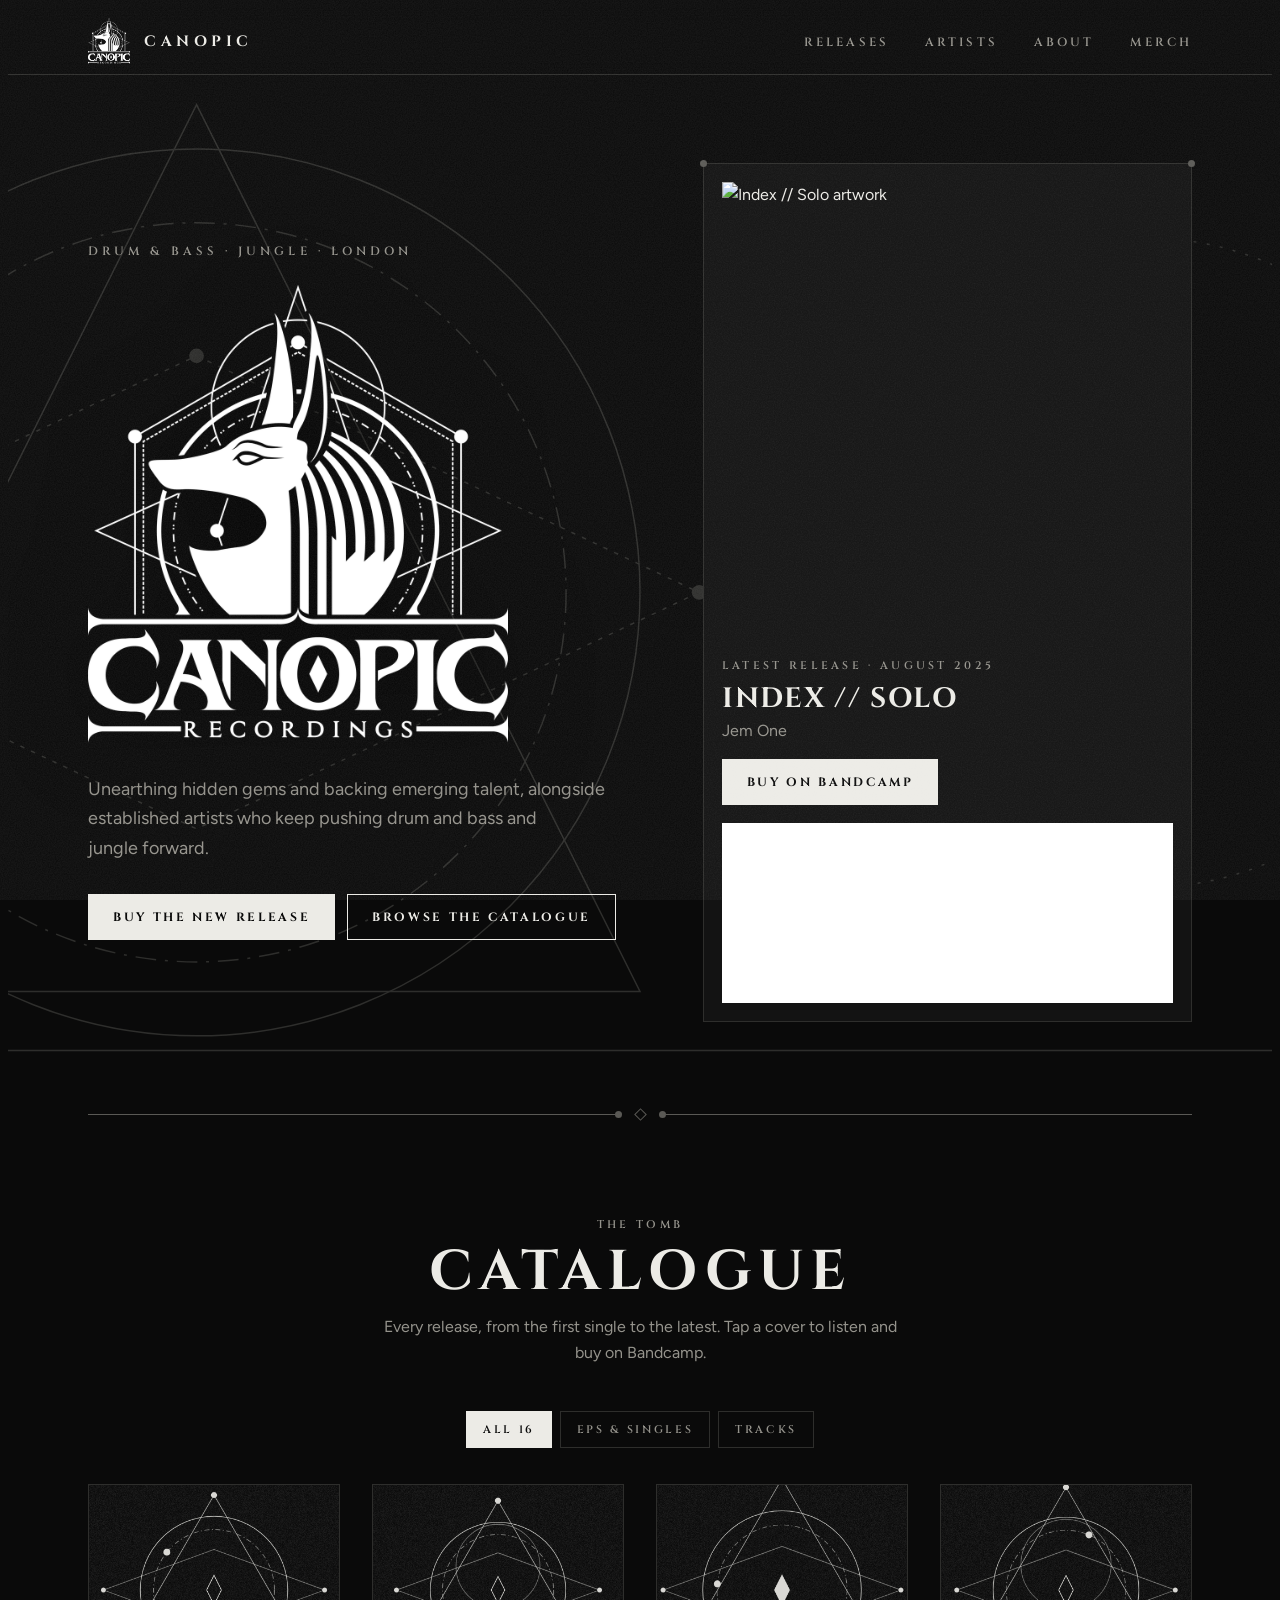
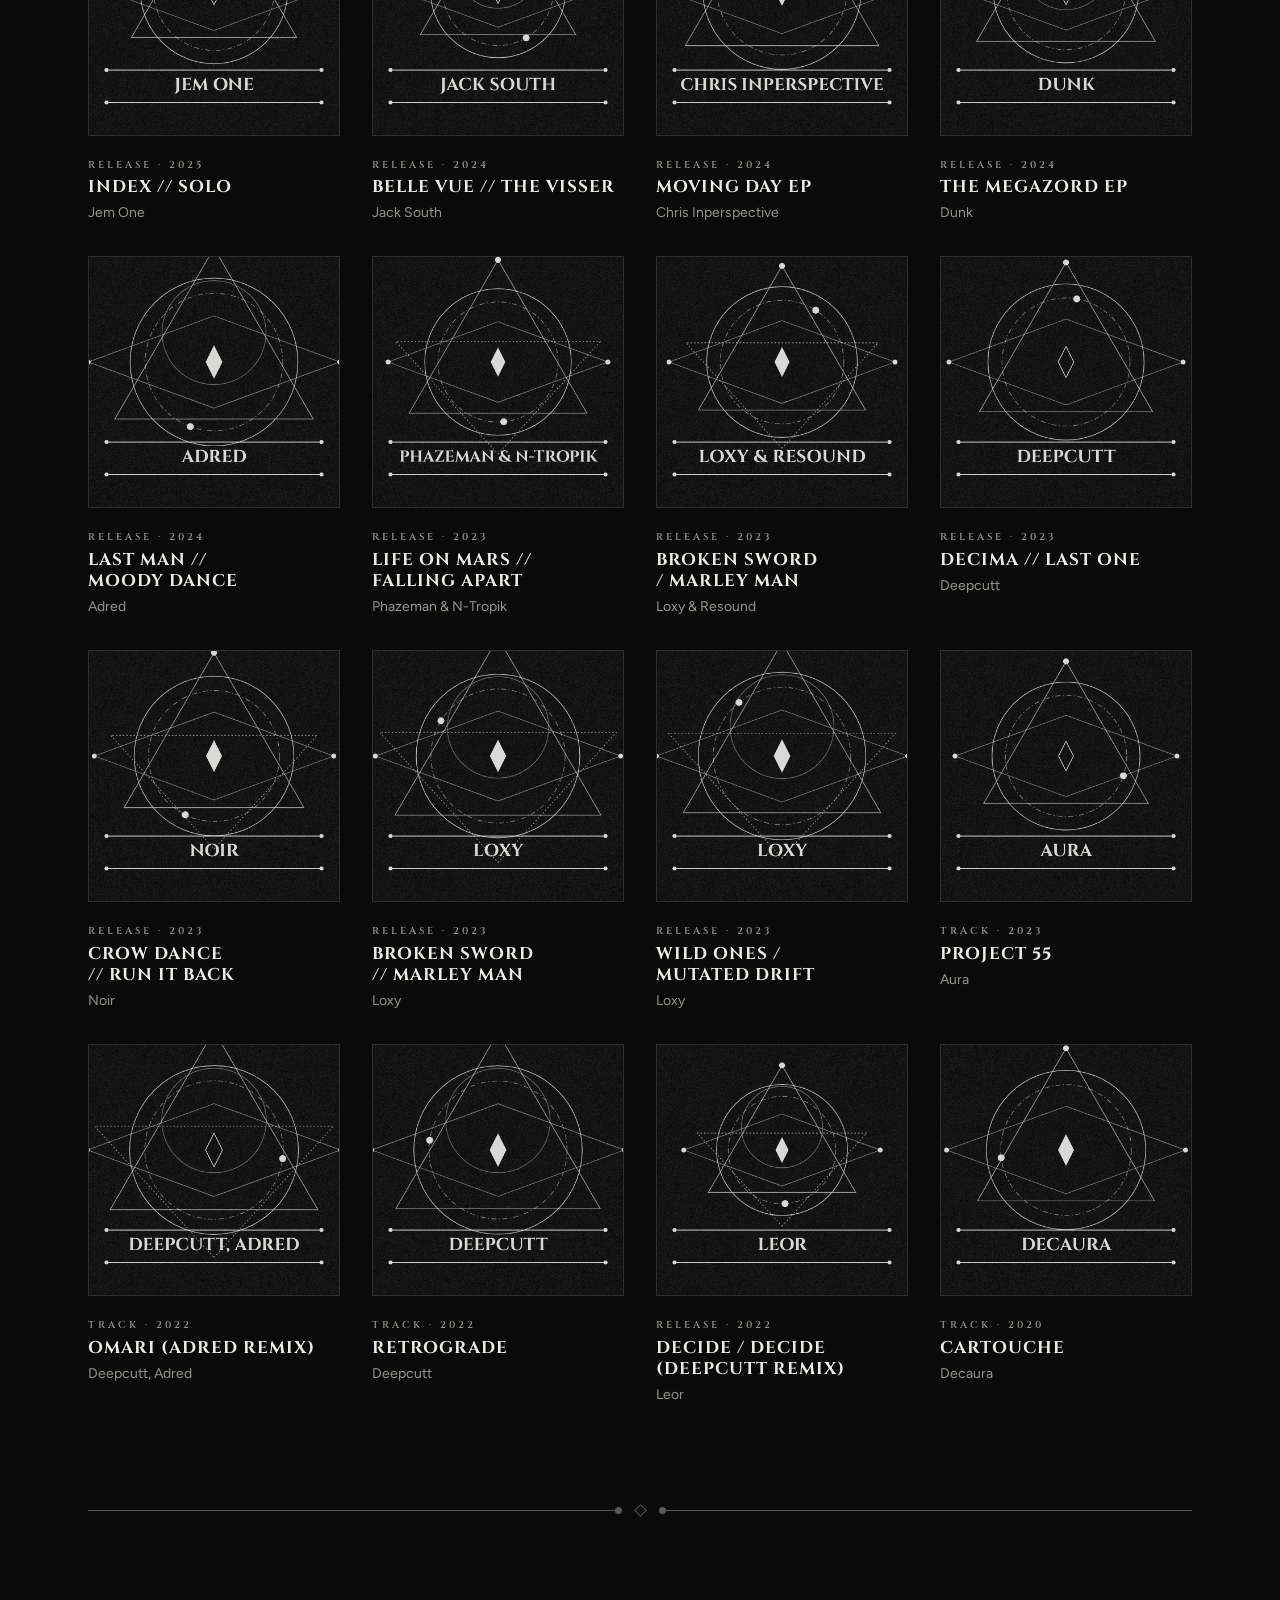
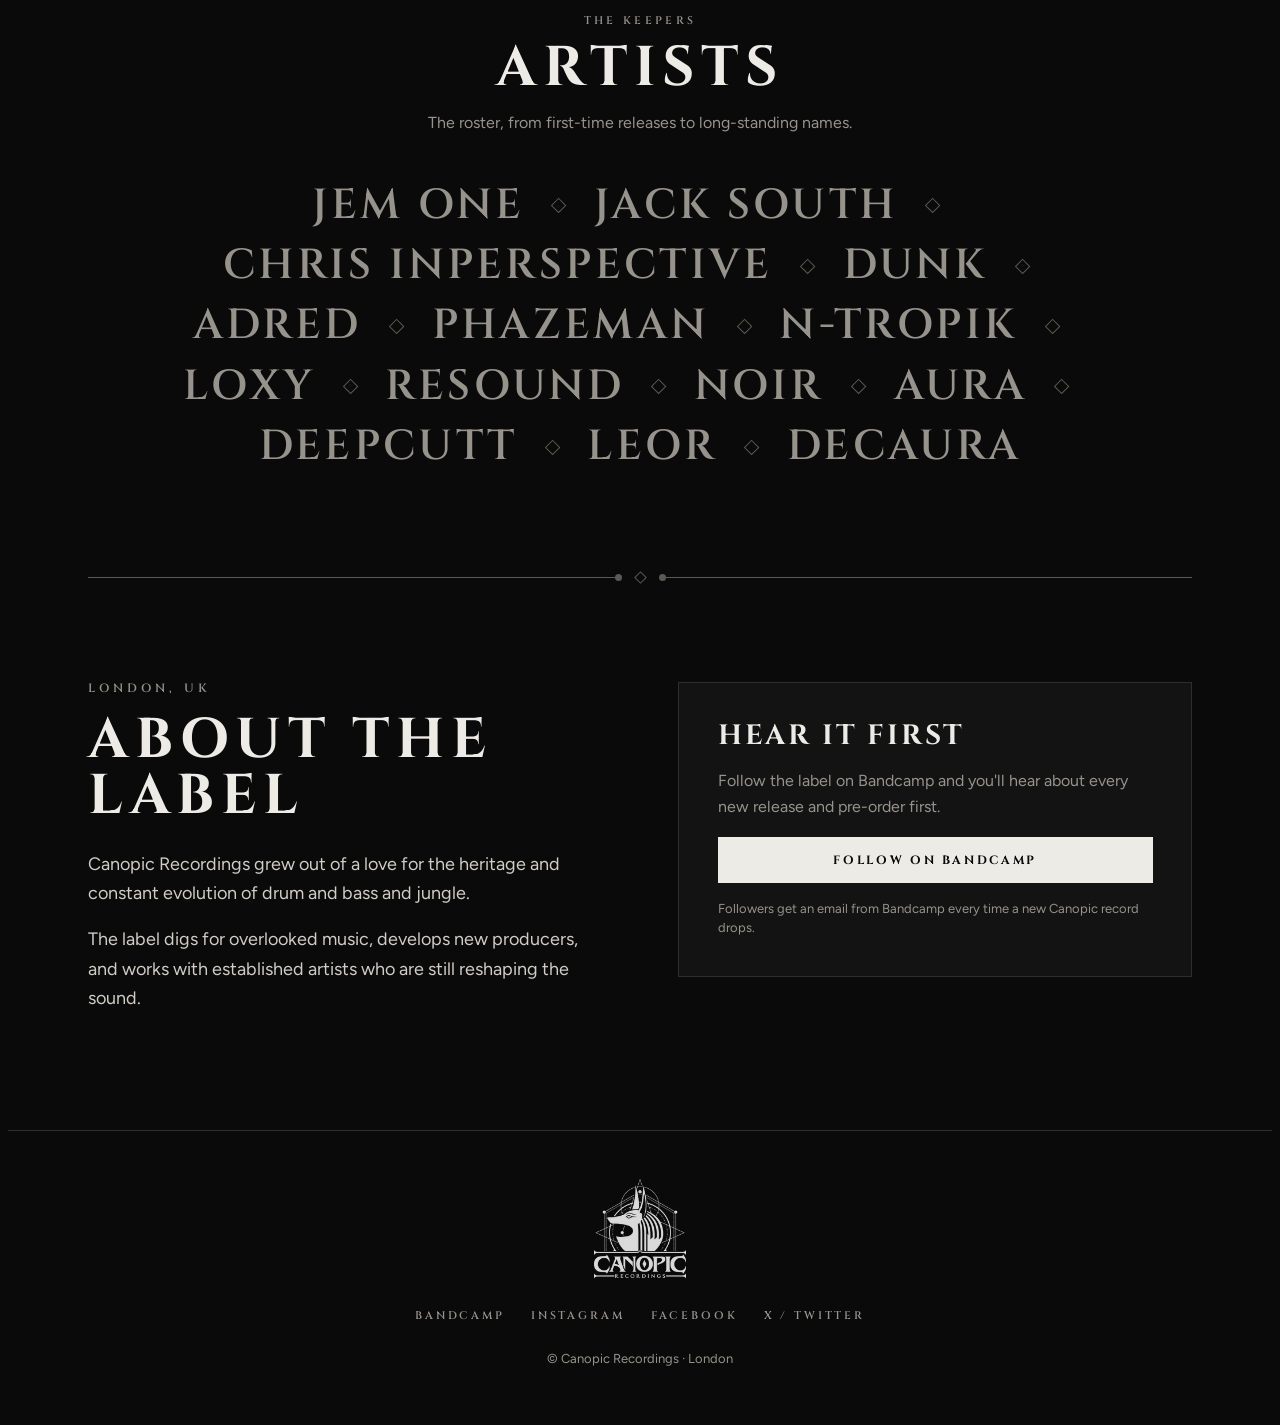
==== index.html @ 8595e97d "Launch Canopic Recordings site Black-and-white design built around the Anubis logo: latest release w" ====
<!doctype html>
<html lang="en-GB">
<head>
<meta charset="utf-8">
<meta name="viewport" content="width=device-width, initial-scale=1, viewport-fit=cover">
<title>Canopic Recordings</title>
<meta name="description" content="Canopic Recordings: drum and bass and jungle label from London. Latest releases, artists and the Bandcamp shop.">
<meta property="og:title" content="Canopic Recordings">
<meta property="og:description" content="Drum and bass and jungle from London. New releases on Bandcamp.">
<meta property="og:image" content="https://canopicrecordings.com/assets/share.jpg">
<meta property="og:url" content="https://canopicrecordings.com/">
<meta property="og:type" content="website">
<meta name="twitter:card" content="summary_large_image">
<meta name="theme-color" content="#0a0a0a">
<link rel="icon" type="image/png" href="/assets/favicon.png">
<link rel="apple-touch-icon" href="/assets/apple-touch-icon.png">
<link rel="preconnect" href="https://fonts.googleapis.com">
<link rel="preconnect" href="https://fonts.gstatic.com" crossorigin>
<link rel="stylesheet" href="https://fonts.googleapis.com/css2?family=Cinzel:wght@400;600;700;800&family=Figtree:wght@400;500;600&display=swap">
<style>
/* Layout: the label's own sleeve. Black stone ground with grain, bone-white type, thin sacred-geometry linework from the logo (circles, triangles, dotted orbits, dot nodes), Cinzel capitals echoing RECORDINGS. Monochrome by design. */
:root {
  color-scheme: dark;
  --ink: #0a0a0a;
  --stone: #131313;
  --line: #2e2e2c;
  --line-hi: #5a5955;
  --bone: #ecebe6;
  --ash: #95938c;
  --display: "Cinzel", "Trajan Pro", "Times New Roman", serif;
  --body: "Figtree", "Helvetica Neue", Arial, sans-serif;
  --gutter: clamp(16px, 4vw, 48px);
  --grain: url("data:image/svg+xml;utf8,<svg xmlns='http://www.w3.org/2000/svg' width='220' height='220'><filter id='n'><feTurbulence type='fractalNoise' baseFrequency='.85' numOctaves='3' stitchTiles='stitch'/><feColorMatrix values='0 0 0 0 1  0 0 0 0 1  0 0 0 0 1  0 0 0 .07 0'/></filter><rect width='100%' height='100%' filter='url(%23n)'/></svg>");
}
* { box-sizing: border-box; }
body { background: var(--ink); color: var(--bone); font: 400 16px/1.65 var(--body); }
body::before { content: ""; position: fixed; inset: 0; background-image: var(--grain); pointer-events: none; z-index: 50; mix-blend-mode: screen; }
a { color: inherit; }
a:focus-visible, button:focus-visible, input:focus-visible { outline: 1px solid var(--bone); outline-offset: 4px; }
.wrap { max-width: 1200px; margin: 0 auto; padding-inline: var(--gutter); }
.caps { font-family: var(--display); text-transform: uppercase; letter-spacing: .32em; }

/* concept ribbon */

/* nav */
header.top { position: sticky; top: env(safe-area-inset-top, 0px); z-index: 10; background: rgba(10,10,10,.9); backdrop-filter: blur(8px); border-bottom: 1px solid var(--line); }
header.top .wrap { display: flex; align-items: center; justify-content: space-between; gap: 16px; padding-block: 10px; flex-wrap: wrap; }
.logo { display: flex; align-items: center; gap: 14px; text-decoration: none; }
.logo img { height: 46px; width: auto; }
.logo span { font: 700 15px/1 var(--display); letter-spacing: .3em; }
nav ul { display: flex; gap: clamp(16px, 3vw, 36px); list-style: none; margin: 0; padding: 0; flex-wrap: wrap; }
nav a { font: 600 12px/1 var(--display); letter-spacing: .26em; text-transform: uppercase; text-decoration: none; color: var(--ash); }
nav a:hover { color: var(--bone); }

/* divider: the banner rule from the logo, nodes at the ends, a diamond at the centre */
.rule { display: flex; align-items: center; gap: 0; color: var(--line-hi); }
.rule::before, .rule::after { content: ""; flex: 1; height: 1px; background: currentColor; }
.rule i { width: 9px; height: 9px; border: 1px solid currentColor; transform: rotate(45deg); margin: 0 14px; flex: none; }
.rule b { width: 7px; height: 7px; border-radius: 50%; background: currentColor; flex: none; }

/* hero */
.hero { position: relative; overflow: hidden; padding-block: clamp(40px, 7vw, 88px); }
.hero .geo { position: absolute; inset: 0; width: 100%; height: 100%; color: var(--line); pointer-events: none; }
.hero-grid { position: relative; display: grid; grid-template-columns: minmax(0, 1.1fr) minmax(0, 1fr); gap: clamp(32px, 6vw, 80px); align-items: center; }
.hero-logo { width: min(100%, 420px); height: auto; display: block; filter: drop-shadow(0 0 40px rgba(0,0,0,.9)); }
.eyebrow { font: 600 12px/1 var(--display); letter-spacing: .34em; text-transform: uppercase; color: var(--ash); margin: 0 0 28px; }
.lede { max-width: 50ch; color: var(--ash); font-size: 18px; margin: 32px 0 0; text-wrap: pretty; }
.cta-row { display: flex; flex-wrap: wrap; gap: 12px; margin-top: 30px; }
.btn { display: inline-flex; align-items: center; justify-content: center; gap: 10px; font: 700 12px/1 var(--display); letter-spacing: .22em; text-transform: uppercase; padding: 16px 24px; text-decoration: none; border: 1px solid var(--bone); cursor: pointer; transition: background .2s, color .2s; }
.btn.solid { background: var(--bone); color: var(--ink); }
.btn.solid:hover { background: transparent; color: var(--bone); }
.btn.ghost { background: transparent; color: var(--bone); }
.btn.ghost:hover { background: var(--bone); color: var(--ink); }

/* featured release */
.feature { position: relative; background: var(--stone); border: 1px solid var(--line); padding: 18px; display: grid; gap: 18px; }
.feature::before, .feature::after { content: ""; position: absolute; width: 7px; height: 7px; border-radius: 50%; background: var(--line-hi); top: -4px; }
.feature::before { left: -4px; } .feature::after { right: -4px; }
.feature-art { width: 100%; height: auto; aspect-ratio: 1; object-fit: cover; display: block; max-width: 100%; }
.bc-player { border: 0; width: 100%; height: 180px; display: block; }
.feature-meta { display: flex; justify-content: space-between; align-items: end; gap: 14px; flex-wrap: wrap; }
.feature-meta h2 { margin: 6px 0 0; font: 700 28px/1.1 var(--display); letter-spacing: .06em; text-transform: uppercase; }
.feature-meta p { margin: 4px 0 0; color: var(--ash); }
.tag { font: 600 11px/1 var(--display); letter-spacing: .3em; text-transform: uppercase; color: var(--ash); }
.note { font: 400 13px/1.5 var(--body); color: var(--ash); margin: 0; }

/* sections */
section.block { padding-block: clamp(56px, 8vw, 100px); }
.sec-head { display: grid; justify-items: center; text-align: center; gap: 14px; margin-bottom: 44px; }
.sec-head h2 { margin: 0; font: 700 clamp(32px, 5vw, 56px)/1 var(--display); text-transform: uppercase; letter-spacing: .12em; text-wrap: balance; }
.sec-head p { margin: 0; color: var(--ash); max-width: 54ch; }
.sec-head .rule { width: min(100%, 360px); }

/* filters */
.filters { display: flex; gap: 8px; flex-wrap: wrap; justify-content: center; margin-bottom: 36px; }
.chip { font: 600 11px/1 var(--display); letter-spacing: .24em; text-transform: uppercase; padding: 12px 16px; background: transparent; color: var(--ash); border: 1px solid var(--line); cursor: pointer; }
.chip:hover { color: var(--bone); border-color: var(--line-hi); }
.chip[aria-pressed="true"] { color: var(--ink); background: var(--bone); border-color: var(--bone); }

/* release grid */
.grid { display: grid; grid-template-columns: repeat(auto-fill, minmax(min(100%, 220px), 1fr)); gap: clamp(18px, 2.6vw, 32px); }
.rel { display: grid; gap: 14px; text-decoration: none; align-content: start; }
.rel .art { position: relative; aspect-ratio: 1; max-width: 100%; overflow: hidden; background: var(--stone); border: 1px solid var(--line); }
.rel img, .rel canvas { width: 100%; height: 100%; object-fit: cover; display: block; transition: transform .5s ease, filter .5s ease; filter: grayscale(.15) brightness(.92); }
.rel .buy { position: absolute; left: 0; right: 0; bottom: 0; background: var(--bone); color: var(--ink); font: 700 11px/1 var(--display); letter-spacing: .24em; text-transform: uppercase; padding: 12px; text-align: center; transform: translateY(100%); transition: transform .25s ease; }
.rel:hover img, .rel:focus-visible img, .rel:hover canvas, .rel:focus-visible canvas { transform: scale(1.04); filter: none; }
.rel:hover .buy, .rel:focus-visible .buy { transform: none; }
.rel h3 { margin: 0; font: 700 17px/1.25 var(--display); text-transform: uppercase; letter-spacing: .06em; text-wrap: balance; }
.rel p { margin: 4px 0 0; color: var(--ash); font-size: 14px; }
.rel .kind { font: 600 10px/1 var(--display); letter-spacing: .3em; text-transform: uppercase; color: var(--ash); }
@media (hover: none) { .rel .buy { transform: none; } }

/* artists */
.roster { list-style: none; margin: 0 auto; padding: 0; display: flex; flex-wrap: wrap; justify-content: center; align-items: center; gap: 10px 0; max-width: 1000px; }
.roster li { display: flex; align-items: center; font: 600 clamp(22px, 3.6vw, 42px)/1.2 var(--display); text-transform: uppercase; letter-spacing: .08em; }
.roster li:not(:last-child)::after { content: ""; width: .22em; height: .22em; border: 1px solid var(--line-hi); transform: rotate(45deg); margin: 0 .7em; }
.roster a { text-decoration: none; color: var(--ash); transition: color .2s; }
.roster a:hover { color: var(--bone); }

/* about + newsletter */
.two { display: grid; grid-template-columns: minmax(0, 1fr) minmax(0, 1fr); gap: clamp(32px, 6vw, 80px); align-items: start; }
.about-h { margin: 18px 0 26px; font: 700 clamp(32px, 5vw, 56px)/1 var(--display); text-transform: uppercase; letter-spacing: .12em; }
.about p { font-size: 18px; max-width: 56ch; margin: 0 0 16px; color: #cfcdc6; }
.about .place { font: 600 12px/1 var(--display); letter-spacing: .34em; text-transform: uppercase; color: var(--ash); margin: 0; }
.signup { position: relative; border: 1px solid var(--line); background: var(--stone); padding: clamp(24px, 3vw, 40px); display: grid; gap: 16px; }
.signup h3 { margin: 0; font: 700 28px/1.1 var(--display); text-transform: uppercase; letter-spacing: .1em; }
.signup p { margin: 0; color: var(--ash); }
.signup form { display: flex; gap: 8px; flex-wrap: wrap; }
.signup label { flex-basis: 100%; font: 600 11px/1 var(--display); letter-spacing: .26em; text-transform: uppercase; color: var(--ash); }
.signup input { flex: 1 1 200px; min-width: 0; font: 400 16px/1 var(--body); padding: 14px; background: var(--ink); color: var(--bone); border: 1px solid var(--line); }
.signup input::placeholder { color: #5d5c58; }
.ok { color: var(--bone); font-size: 14px; }

/* footer */
footer { padding-block: 48px; color: var(--ash); border-top: 1px solid var(--line); }
footer .wrap { display: grid; justify-items: center; gap: 22px; text-align: center; }
footer img { width: 92px; height: auto; opacity: .85; }
footer ul { display: flex; gap: 26px; list-style: none; margin: 0; padding: 0; flex-wrap: wrap; justify-content: center; }
footer a { text-decoration: none; font: 600 11px/1 var(--display); letter-spacing: .26em; text-transform: uppercase; }
footer a:hover { color: var(--bone); }

@media (max-width: 860px) {
  .hero-grid, .two { grid-template-columns: minmax(0, 1fr); }
  .hero-copy { display: grid; justify-items: center; text-align: center; }
  .hero-logo { width: min(100%, 320px); }
  .cta-row { justify-content: center; }
}
@media (max-width: 520px) { .logo span { display: none; } }
@media (prefers-reduced-motion: reduce) {
    .rel img, .rel canvas, .rel .buy { transition: none; }
}
</style>
</head>
<body>


<header class="top">
  <div class="wrap">
    <a class="logo" href="#top" aria-label="Canopic Recordings home">
      <img src="/assets/logo-white-sm.webp" alt="" width="160" height="174">
      <span>CANOPIC</span>
    </a>
    <nav aria-label="Main">
      <ul>
        <li><a href="#releases">Releases</a></li>
        <li><a href="#artists">Artists</a></li>
        <li><a href="#about">About</a></li>
        <li><a href="https://canopicrecordings.bandcamp.com/merch">Merch</a></li>
      </ul>
    </nav>
  </div>
</header>

<main id="top">
  <section class="hero">
    <svg class="geo" viewBox="0 0 1200 700" preserveAspectRatio="xMidYMid slice" aria-hidden="true">
      <g fill="none" stroke="currentColor" stroke-width="1">
        <circle cx="300" cy="350" r="300"/>
        <circle cx="300" cy="350" r="250" stroke-dasharray="14 6 2 6"/>
        <path d="M300 20 L600 620 L0 620 Z"/>
        <path d="M-40 350 L300 190 L640 350 L300 510 Z" stroke-dasharray="3 5"/>
        <circle cx="940" cy="330" r="220" stroke-dasharray="2 7"/>
        <line x1="0" y1="660" x2="1200" y2="660"/>
      </g>
      <g fill="currentColor"><circle cx="300" cy="190" r="5"/><circle cx="640" cy="350" r="5"/><circle cx="-40" cy="350" r="5"/><circle cx="1160" cy="330" r="4"/></g>
    </svg>
    <div class="wrap hero-grid">
      <div class="hero-copy">
        <p class="eyebrow">Drum &amp; Bass · Jungle · London</p>
        <h1 style="margin:0"><img class="hero-logo" src="/assets/logo-white.webp" alt="Canopic Recordings" width="1000" height="1090"></h1>
        <p class="lede">Unearthing hidden gems and backing emerging talent, alongside established artists who keep pushing drum and bass and jungle forward.</p>
        <div class="cta-row">
          <a class="btn solid" href="https://canopicrecordings.bandcamp.com/album/index-solo">Buy the new release</a>
          <a class="btn ghost" href="#releases">Browse the catalogue</a>
        </div>
      </div>

      <article class="feature" aria-label="Latest release">
        <img class="feature-art" src="https://f4.bcbits.com/img/a2515256519_10.jpg" alt="Index // Solo artwork" width="640" height="640">
        <div class="feature-meta">
          <div>
            <span class="tag">Latest release · August 2025</span>
            <h2>Index // Solo</h2>
            <p>Jem One</p>
          </div>
          <a class="btn solid" href="https://canopicrecordings.bandcamp.com/album/index-solo">Buy on Bandcamp</a>
        </div>
        <iframe class="bc-player" title="Listen to Index // Solo on Bandcamp" src="https://bandcamp.com/EmbeddedPlayer/album=3416940653/size=large/bgcol=131313/linkcol=ecebe6/tracklist=true/artwork=none/transparent=true/" seamless loading="lazy"></iframe>
      </article>
    </div>
  </section>

  <div class="wrap"><div class="rule"><b></b><i></i><b></b></div></div>

  <section class="block" id="releases">
    <div class="wrap">
      <div class="sec-head">
        <span class="tag">The tomb</span>
        <h2>Catalogue</h2>
        <p>Every release, from the first single to the latest. Tap a cover to listen and buy on Bandcamp.</p>
      </div>
      <div class="filters" role="group" aria-label="Filter releases">
        <button class="chip" type="button" data-f="all" aria-pressed="true">All 16</button>
        <button class="chip" type="button" data-f="album" aria-pressed="false">EPs &amp; singles</button>
        <button class="chip" type="button" data-f="track" aria-pressed="false">Tracks</button>
      </div>
      <div class="grid" id="grid"></div>
    </div>
  </section>

  <div class="wrap"><div class="rule"><b></b><i></i><b></b></div></div>

  <section class="block" id="artists">
    <div class="wrap">
      <div class="sec-head">
        <span class="tag">The keepers</span>
        <h2>Artists</h2>
        <p>The roster, from first-time releases to long-standing names.</p>
      </div>
      <ul class="roster" id="roster"></ul>
    </div>
  </section>

  <div class="wrap"><div class="rule"><b></b><i></i><b></b></div></div>

  <section class="block" id="about">
    <div class="wrap two">
      <div class="about">
        <p class="place">London, UK</p>
        <h2 class="about-h">About the label</h2>
        <p>Canopic Recordings grew out of a love for the heritage and constant evolution of drum and bass and jungle.</p>
        <p>The label digs for overlooked music, develops new producers, and works with established artists who are still reshaping the sound.</p>
      </div>
      <div class="signup">
        <h3>Hear it first</h3>
        <p>Follow the label on Bandcamp and you'll hear about every new release and pre-order first.</p>
        <a class="btn solid" href="https://canopicrecordings.bandcamp.com" target="_blank" rel="noopener">Follow on Bandcamp</a>
        <p class="note">Followers get an email from Bandcamp every time a new Canopic record drops.</p>
      </div>
    </div>
  </section>
</main>

<footer>
  <div class="wrap">
    <img src="/assets/logo-white-sm.webp" alt="Canopic Recordings" width="160" height="174">
    <ul>
      <li><a href="https://canopicrecordings.bandcamp.com">Bandcamp</a></li>
      <li><a href="https://www.instagram.com/canopicrecordings/">Instagram</a></li>
      <li><a href="https://www.facebook.com/canopicrecs">Facebook</a></li>
      <li><a href="https://twitter.com/canopicrecs">X / Twitter</a></li>
    </ul>
    <span class="note">© Canopic Recordings · London</span>
  </div>
</footer>

<script>
const LBL = "?label=1527403616&tab=music";
const releases = [
  { t: "Index // Solo", a: "Jem One", k: "album", y: 2025, u: "https://canopicrecordings.bandcamp.com/album/index-solo", img: "https://f4.bcbits.com/img/a2515256519_5.jpg" },
  { t: "Belle Vue // The Visser", a: "Jack South", k: "album", y: 2024, u: "https://canopicrecordings.bandcamp.com/album/belle-vue-the-visser", img: "https://f4.bcbits.com/img/a0264133182_5.jpg" },
  { t: "Moving Day EP", a: "Chris Inperspective", k: "album", y: 2024, u: "https://canopicrecordings.bandcamp.com/album/moving-day-ep", img: "https://f4.bcbits.com/img/a3612679104_5.jpg" },
  { t: "The Megazord EP", a: "Dunk", k: "album", y: 2024, u: "https://canopicrecordings.bandcamp.com/album/the-megazord-ep", img: "https://f4.bcbits.com/img/a0189660443_5.jpg" },
  { t: "Last Man // Moody Dance", a: "Adred", k: "album", y: 2024, u: "https://canopicrecordings.bandcamp.com/album/last-man-moody-dance", img: "https://f4.bcbits.com/img/a0625023607_5.jpg" },
  { t: "Life on Mars // Falling Apart", a: "Phazeman & N-Tropik", k: "album", y: 2023, u: "https://canopicrecordings.bandcamp.com/album/life-on-mars-falling-apart", img: "https://f4.bcbits.com/img/a2477583377_5.jpg" },
  { t: "Broken Sword / Marley Man", a: "Loxy & Resound", k: "album", y: 2023, u: "https://loxy.bandcamp.com/album/broken-sword-marley-man"+LBL+"", img: "https://f4.bcbits.com/img/a3993158704_5.jpg" },
  { t: "Decima // Last One", a: "Deepcutt", k: "album", y: 2023, u: "https://canopicrecordings.bandcamp.com/album/decima-last-one", img: "https://f4.bcbits.com/img/a4109060799_5.jpg" },
  { t: "Crow Dance // Run It Back", a: "Noir", k: "album", y: 2023, u: "https://darknoir.bandcamp.com/album/crow-dance-run-it-back"+LBL+"", img: "https://f4.bcbits.com/img/a3308076943_5.jpg" },
  { t: "Broken Sword // Marley Man", a: "Loxy", k: "album", y: 2023, u: "https://loxy.bandcamp.com/album/broken-sword-marley-man-2"+LBL+"", img: "https://f4.bcbits.com/img/a2736544365_5.jpg" },
  { t: "Wild Ones / Mutated Drift", a: "Loxy", k: "album", y: 2023, u: "https://loxy.bandcamp.com/album/wild-ones-mutated-drift"+LBL+"", img: "https://f4.bcbits.com/img/a1347433315_5.jpg" },
  { t: "Project 55", a: "Aura", k: "track", y: 2023, u: "https://auradeejay.bandcamp.com/track/project-55"+LBL+"", img: "https://f4.bcbits.com/img/a2016591330_5.jpg" },
  { t: "Omari (Adred Remix)", a: "Deepcutt, Adred", k: "track", y: 2022, u: "https://canopicrecordings.bandcamp.com/track/omari-adred-remix", img: "https://f4.bcbits.com/img/a1280394942_5.jpg" },
  { t: "Retrograde", a: "Deepcutt", k: "track", y: 2022, u: "https://canopicrecordings.bandcamp.com/track/retrograde", img: "https://f4.bcbits.com/img/a3214170000_5.jpg" },
  { t: "Decide / Decide (Deepcutt Remix)", a: "Leor", k: "album", y: 2022, u: "https://leordnb.bandcamp.com/album/decide-decide-deepcutt-remix"+LBL+"", img: "https://f4.bcbits.com/img/a1506473858_5.jpg" },
  { t: "Cartouche", a: "Decaura", k: "track", y: 2020, u: "https://decaura.bandcamp.com/track/cartouche"+LBL+"", img: "https://f4.bcbits.com/img/a2274137413_5.jpg" }
];
const artists = [
  ["Jem One","https://canopicrecordings.bandcamp.com/album/index-solo"],
  ["Jack South","https://canopicrecordings.bandcamp.com/album/belle-vue-the-visser"],
  ["Chris Inperspective","https://canopicrecordings.bandcamp.com/album/moving-day-ep"],
  ["Dunk","https://canopicrecordings.bandcamp.com/album/the-megazord-ep"],
  ["Adred","https://canopicrecordings.bandcamp.com/album/last-man-moody-dance"],
  ["Phazeman","https://canopicrecordings.bandcamp.com/album/life-on-mars-falling-apart"],
  ["N-Tropik","https://canopicrecordings.bandcamp.com/album/life-on-mars-falling-apart"],
  ["Loxy","https://loxy.bandcamp.com"],
  ["Resound","https://loxy.bandcamp.com/album/broken-sword-marley-man" + LBL],
  ["Noir","https://darknoir.bandcamp.com"],
  ["Aura","https://auradeejay.bandcamp.com"],
  ["Deepcutt","https://canopicrecordings.bandcamp.com/track/retrograde"],
  ["Leor","https://leordnb.bandcamp.com"],
  ["Decaura","https://decaura.bandcamp.com"]
];

// Placeholder covers in the logo's language: black ground, bone linework, dotted orbits, triangles, nodes, banner nameplate
function hash(s) { let h = 2166136261; for (const c of s) { h ^= c.charCodeAt(0); h = Math.imul(h, 16777619); } return h >>> 0; }
function rng(seed) { return () => { seed = (seed * 1664525 + 1013904223) >>> 0; return seed / 4294967296; }; }
function drawArt(cv, title, artist) {
  const r = rng(hash(title + artist)), c = cv.getContext("2d"), W = cv.width, H = cv.height;
  const BONE = "#ecebe6", INK = "#0b0b0b";
  c.fillStyle = INK; c.fillRect(0, 0, W, H);
  // grain
  const img = c.getImageData(0, 0, W, H), d = img.data;
  for (let i = 0; i < d.length; i += 4) { const n = (Math.random() * 22) | 0; d[i] += n; d[i+1] += n; d[i+2] += n; }
  c.putImageData(img, 0, 0);
  const cx = W / 2, cy = H * 0.42, R = W * (0.26 + r() * 0.08);
  c.strokeStyle = BONE; c.fillStyle = BONE; c.lineWidth = W * 0.003;
  const dot = (x, y, s) => { c.beginPath(); c.arc(x, y, s, 0, Math.PI * 2); c.fill(); };
  // outer and inner circles
  c.globalAlpha = .85; c.beginPath(); c.arc(cx, cy, R, 0, Math.PI * 2); c.stroke();
  c.setLineDash([W*.02, W*.01, W*.004, W*.01]); c.globalAlpha = .55;
  c.beginPath(); c.arc(cx, cy, R * .82, 0, Math.PI * 2); c.stroke(); c.setLineDash([]);
  // a second offset orbit
  if (r() > .4) { c.globalAlpha = .45; c.beginPath(); c.arc(cx, cy - R * .35, R * .62, 0, Math.PI * 2); c.stroke(); }
  // triangles
  c.globalAlpha = .7;
  const up = r() > .5, th = R * (1.25 + r() * .2);
  c.beginPath(); c.moveTo(cx, cy - th); c.lineTo(cx + th * .87, cy + th * .5); c.lineTo(cx - th * .87, cy + th * .5); c.closePath(); c.stroke();
  if (up) { c.setLineDash([W*.006, W*.008]); c.beginPath(); c.moveTo(cx, cy + th*.9); c.lineTo(cx + th, cy - th*.2); c.lineTo(cx - th, cy - th*.2); c.closePath(); c.stroke(); c.setLineDash([]); }
  // horizontal diamond
  c.globalAlpha = .5; c.beginPath(); c.moveTo(cx - R*1.5, cy); c.lineTo(cx, cy - R*.55); c.lineTo(cx + R*1.5, cy); c.lineTo(cx, cy + R*.55); c.closePath(); c.stroke();
  // nodes
  c.globalAlpha = 1; dot(cx, cy - th, W*.012); dot(cx - R*1.5, cy, W*.01); dot(cx + R*1.5, cy, W*.01);
  const a = r() * Math.PI * 2; dot(cx + Math.cos(a) * R * .82, cy + Math.sin(a) * R * .82, W*.014);
  // centre eye/diamond
  c.beginPath(); c.moveTo(cx, cy - R*.2); c.lineTo(cx + R*.1, cy); c.lineTo(cx, cy + R*.2); c.lineTo(cx - R*.1, cy); c.closePath();
  if (r() > .5) c.fill(); else c.stroke();
  // nameplate banner
  const by = H * 0.8, pad = W * 0.07;
  c.globalAlpha = 1; c.lineWidth = W * .004;
  c.beginPath(); c.moveTo(pad, by - H*.06); c.lineTo(W - pad, by - H*.06); c.stroke();
  c.beginPath(); c.moveTo(pad, by + H*.07); c.lineTo(W - pad, by + H*.07); c.stroke();
  dot(pad, by - H*.06, W*.008); dot(W - pad, by - H*.06, W*.008); dot(pad, by + H*.07, W*.008); dot(W - pad, by + H*.07, W*.008);
  c.textAlign = "center"; c.textBaseline = "middle";
  let size = W * 0.07; const name = artist.toUpperCase();
  c.font = `700 ${size}px Cinzel, serif`;
  while (c.measureText(name).width > W - pad * 2.6 && size > 10) { size -= 1; c.font = `700 ${size}px Cinzel, serif`; }
  c.fillText(name, W / 2, by + H*.005);
}

const grid = document.getElementById("grid");
function render(filter) {
  grid.innerHTML = "";
  releases.filter(x => filter === "all" || x.k === filter).forEach(x => {
    const a = document.createElement("a");
    a.className = "rel"; a.href = x.u; a.target = "_blank"; a.rel = "noopener";
    a.innerHTML = `<div class="art"><img src="${x.img}" alt="${x.t} artwork" width="700" height="700" loading="lazy"><span class="buy">Buy on Bandcamp</span></div>
      <div><span class="kind">${x.k === "track" ? "Track" : "Release"} · ${x.y}</span><h3>${x.t}</h3><p>${x.a}</p></div>`;
    grid.appendChild(a);
    const im = a.querySelector("img");
    im.addEventListener("error", () => { const cv = document.createElement("canvas"); cv.width = cv.height = 440; im.replaceWith(cv); drawArt(cv, x.t, x.a); }, { once: true });
  });
}
document.querySelectorAll(".chip").forEach(ch => ch.addEventListener("click", () => {
  document.querySelectorAll(".chip").forEach(o => o.setAttribute("aria-pressed", o === ch ? "true" : "false"));
  render(ch.dataset.f);
}));

const roster = document.getElementById("roster");
artists.forEach(([n, u]) => { const li = document.createElement("li"); li.innerHTML = `<a href="${u}" target="_blank" rel="noopener">${n}</a>`; roster.appendChild(li); });





function boot() { render("all"); }
(document.fonts && document.fonts.load ? document.fonts.load("700 20px Cinzel").catch(() => {}) : Promise.resolve()).then(boot);
</script>
</body>
</html>
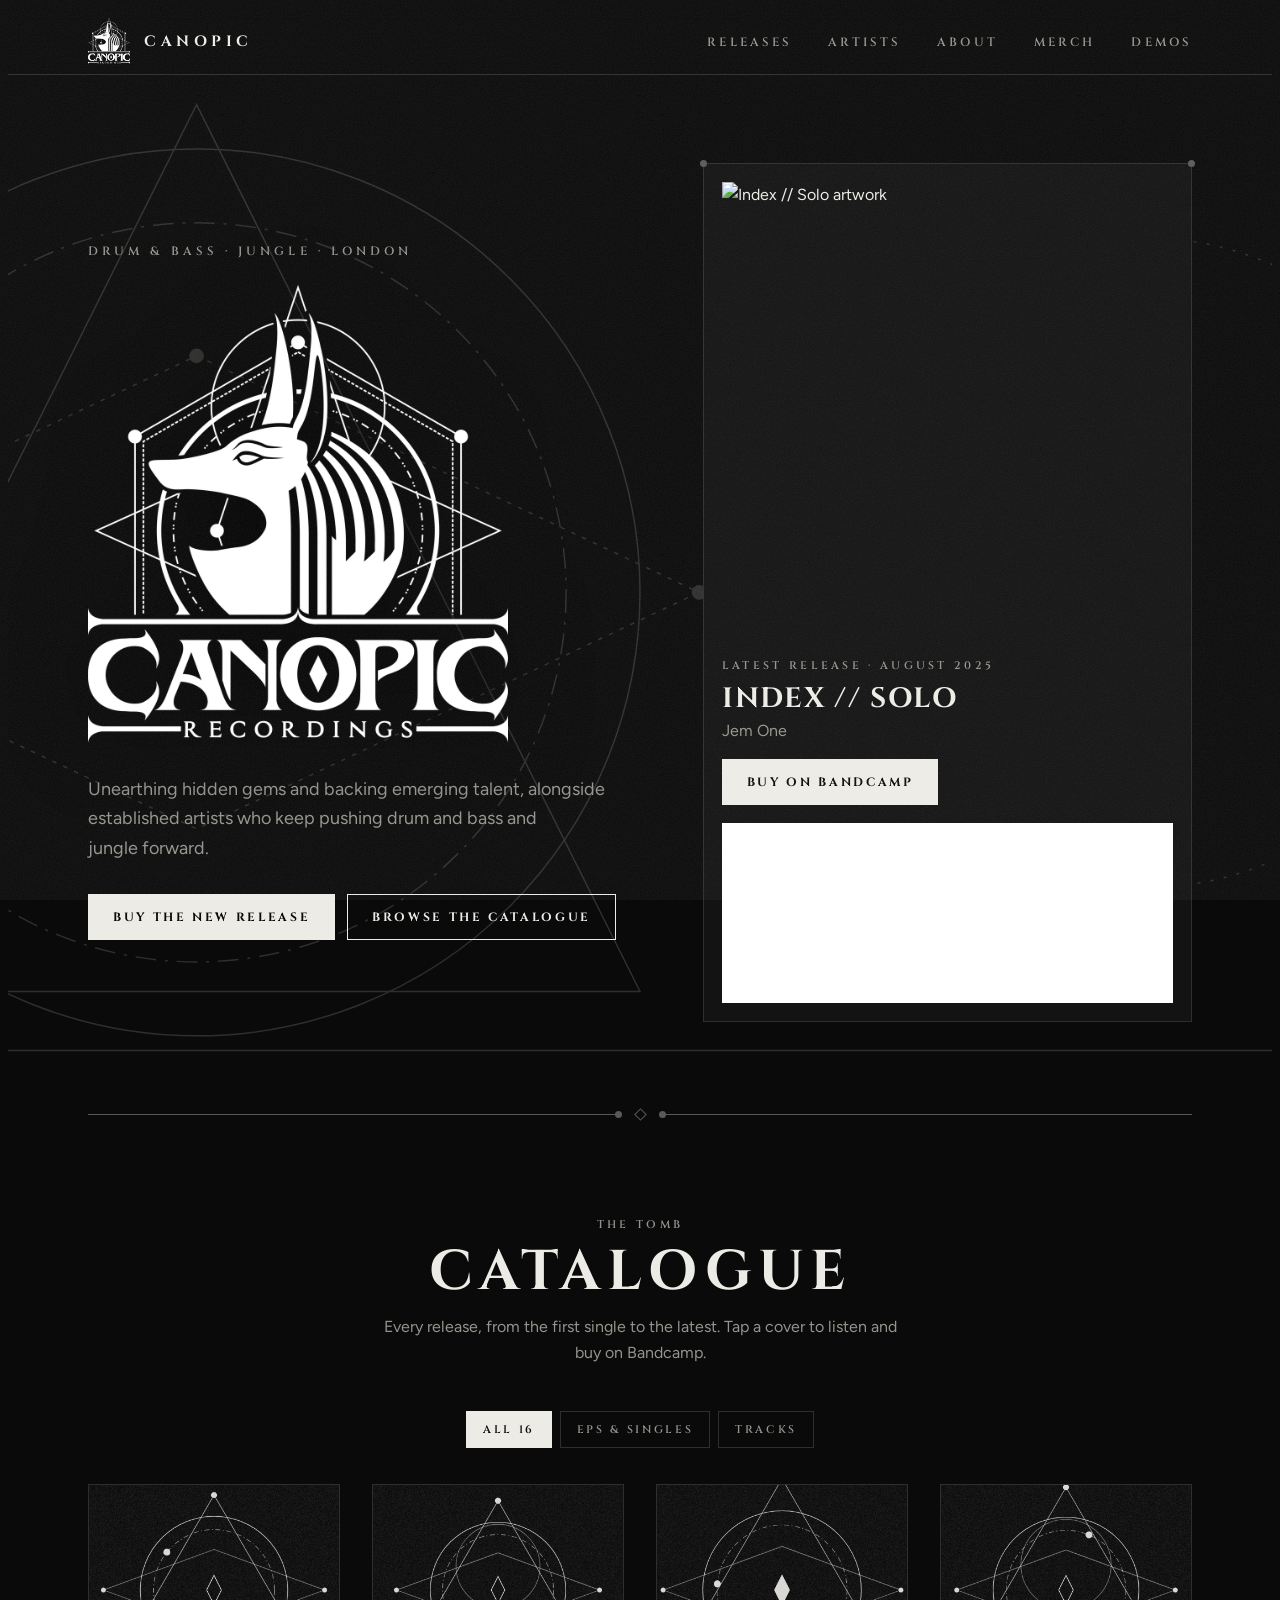
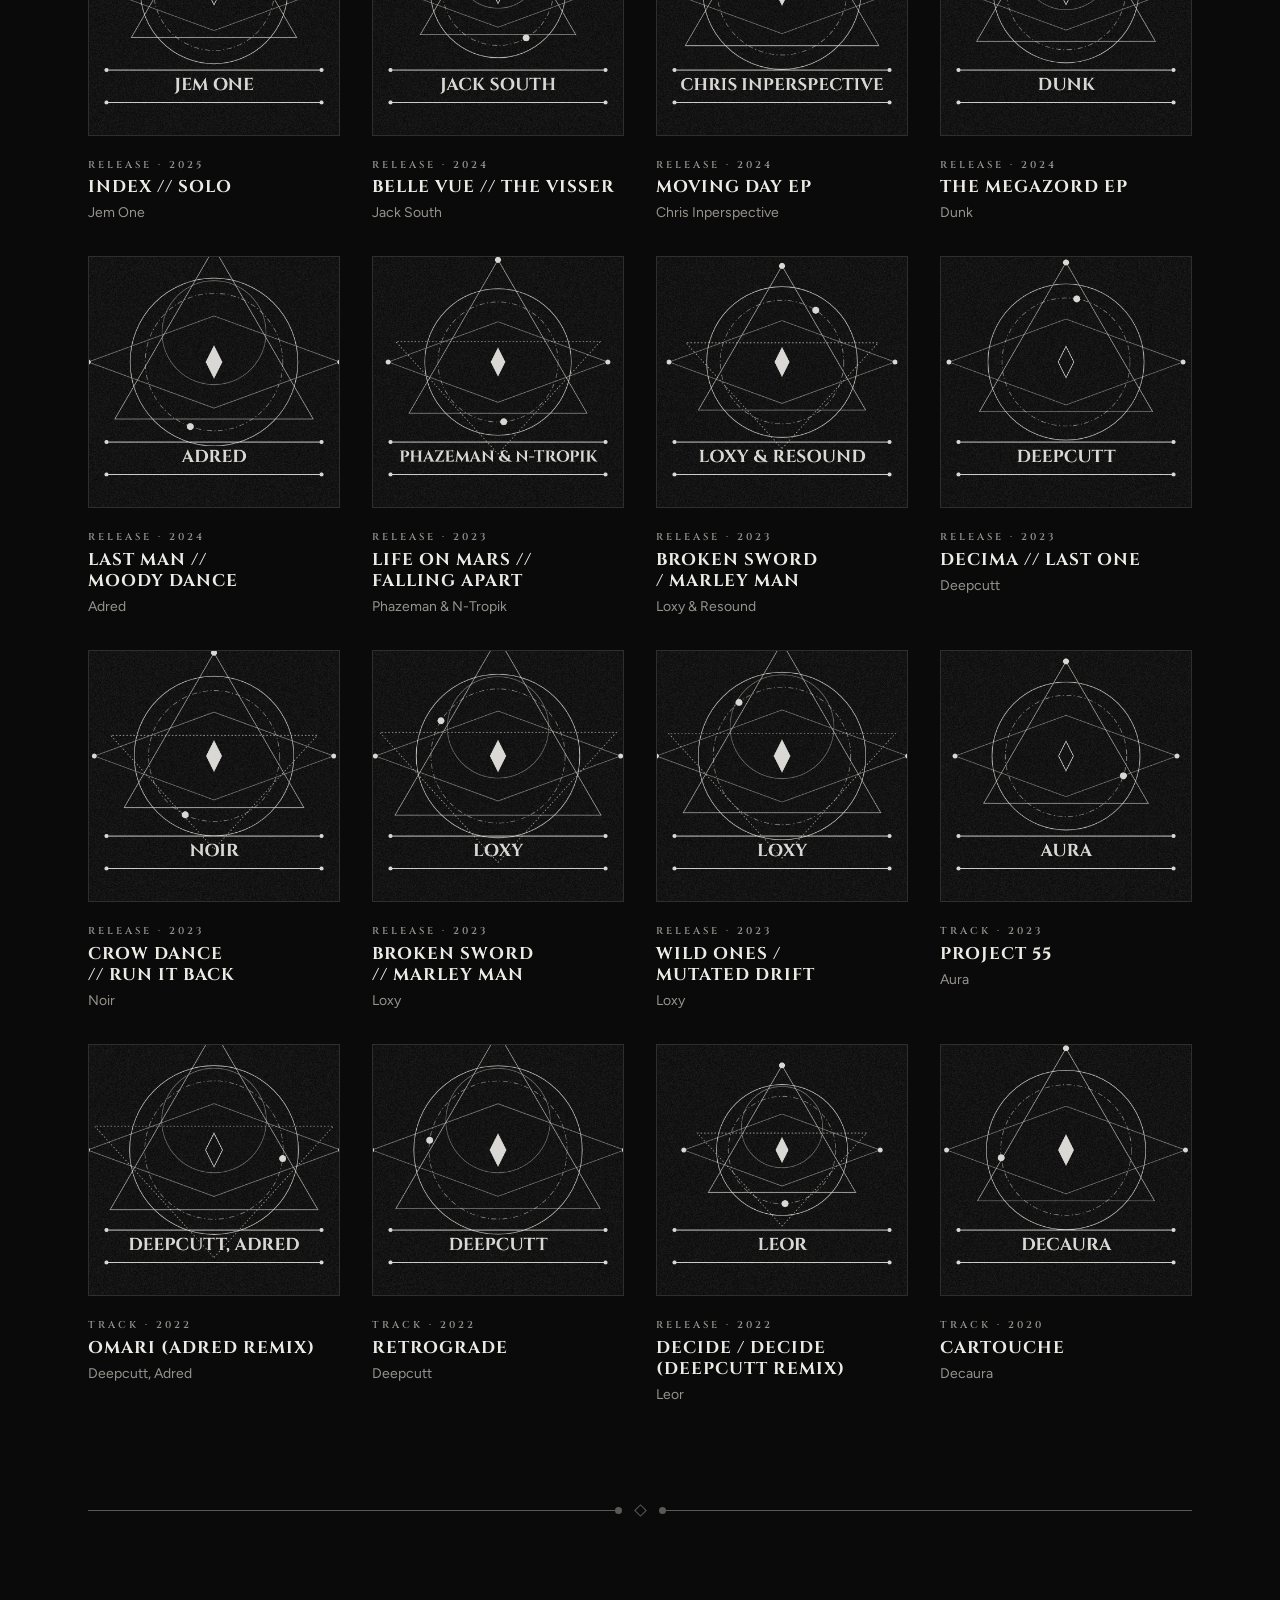
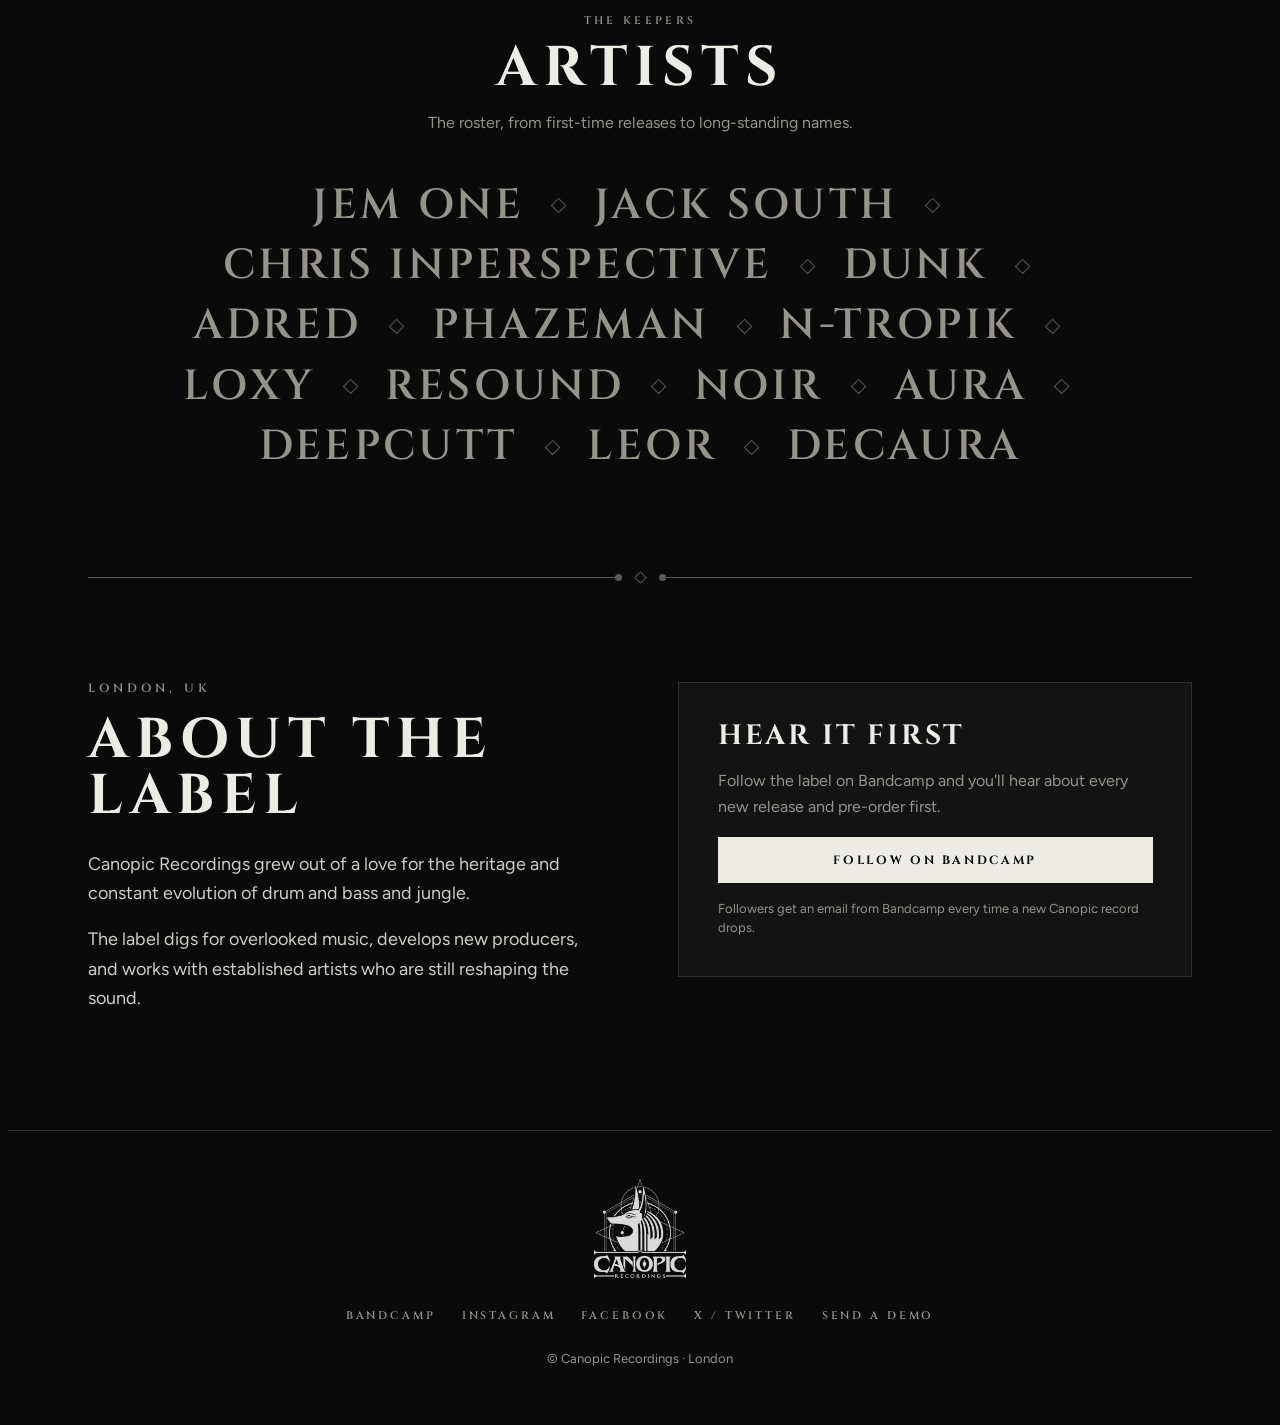
==== commit 383d0aff: "Add demo submissions page New /demos/ page with submission guidelines and a form that forwards to th" ====
--- a/index.html
+++ b/index.html
@@ -17,139 +17,7 @@
 <link rel="preconnect" href="https://fonts.googleapis.com">
 <link rel="preconnect" href="https://fonts.gstatic.com" crossorigin>
 <link rel="stylesheet" href="https://fonts.googleapis.com/css2?family=Cinzel:wght@400;600;700;800&family=Figtree:wght@400;500;600&display=swap">
-<style>
-/* Layout: the label's own sleeve. Black stone ground with grain, bone-white type, thin sacred-geometry linework from the logo (circles, triangles, dotted orbits, dot nodes), Cinzel capitals echoing RECORDINGS. Monochrome by design. */
-:root {
-  color-scheme: dark;
-  --ink: #0a0a0a;
-  --stone: #131313;
-  --line: #2e2e2c;
-  --line-hi: #5a5955;
-  --bone: #ecebe6;
-  --ash: #95938c;
-  --display: "Cinzel", "Trajan Pro", "Times New Roman", serif;
-  --body: "Figtree", "Helvetica Neue", Arial, sans-serif;
-  --gutter: clamp(16px, 4vw, 48px);
-  --grain: url("data:image/svg+xml;utf8,<svg xmlns='http://www.w3.org/2000/svg' width='220' height='220'><filter id='n'><feTurbulence type='fractalNoise' baseFrequency='.85' numOctaves='3' stitchTiles='stitch'/><feColorMatrix values='0 0 0 0 1  0 0 0 0 1  0 0 0 0 1  0 0 0 .07 0'/></filter><rect width='100%' height='100%' filter='url(%23n)'/></svg>");
-}
-* { box-sizing: border-box; }
-body { background: var(--ink); color: var(--bone); font: 400 16px/1.65 var(--body); }
-body::before { content: ""; position: fixed; inset: 0; background-image: var(--grain); pointer-events: none; z-index: 50; mix-blend-mode: screen; }
-a { color: inherit; }
-a:focus-visible, button:focus-visible, input:focus-visible { outline: 1px solid var(--bone); outline-offset: 4px; }
-.wrap { max-width: 1200px; margin: 0 auto; padding-inline: var(--gutter); }
-.caps { font-family: var(--display); text-transform: uppercase; letter-spacing: .32em; }
-
-/* concept ribbon */
-
-/* nav */
-header.top { position: sticky; top: env(safe-area-inset-top, 0px); z-index: 10; background: rgba(10,10,10,.9); backdrop-filter: blur(8px); border-bottom: 1px solid var(--line); }
-header.top .wrap { display: flex; align-items: center; justify-content: space-between; gap: 16px; padding-block: 10px; flex-wrap: wrap; }
-.logo { display: flex; align-items: center; gap: 14px; text-decoration: none; }
-.logo img { height: 46px; width: auto; }
-.logo span { font: 700 15px/1 var(--display); letter-spacing: .3em; }
-nav ul { display: flex; gap: clamp(16px, 3vw, 36px); list-style: none; margin: 0; padding: 0; flex-wrap: wrap; }
-nav a { font: 600 12px/1 var(--display); letter-spacing: .26em; text-transform: uppercase; text-decoration: none; color: var(--ash); }
-nav a:hover { color: var(--bone); }
-
-/* divider: the banner rule from the logo, nodes at the ends, a diamond at the centre */
-.rule { display: flex; align-items: center; gap: 0; color: var(--line-hi); }
-.rule::before, .rule::after { content: ""; flex: 1; height: 1px; background: currentColor; }
-.rule i { width: 9px; height: 9px; border: 1px solid currentColor; transform: rotate(45deg); margin: 0 14px; flex: none; }
-.rule b { width: 7px; height: 7px; border-radius: 50%; background: currentColor; flex: none; }
-
-/* hero */
-.hero { position: relative; overflow: hidden; padding-block: clamp(40px, 7vw, 88px); }
-.hero .geo { position: absolute; inset: 0; width: 100%; height: 100%; color: var(--line); pointer-events: none; }
-.hero-grid { position: relative; display: grid; grid-template-columns: minmax(0, 1.1fr) minmax(0, 1fr); gap: clamp(32px, 6vw, 80px); align-items: center; }
-.hero-logo { width: min(100%, 420px); height: auto; display: block; filter: drop-shadow(0 0 40px rgba(0,0,0,.9)); }
-.eyebrow { font: 600 12px/1 var(--display); letter-spacing: .34em; text-transform: uppercase; color: var(--ash); margin: 0 0 28px; }
-.lede { max-width: 50ch; color: var(--ash); font-size: 18px; margin: 32px 0 0; text-wrap: pretty; }
-.cta-row { display: flex; flex-wrap: wrap; gap: 12px; margin-top: 30px; }
-.btn { display: inline-flex; align-items: center; justify-content: center; gap: 10px; font: 700 12px/1 var(--display); letter-spacing: .22em; text-transform: uppercase; padding: 16px 24px; text-decoration: none; border: 1px solid var(--bone); cursor: pointer; transition: background .2s, color .2s; }
-.btn.solid { background: var(--bone); color: var(--ink); }
-.btn.solid:hover { background: transparent; color: var(--bone); }
-.btn.ghost { background: transparent; color: var(--bone); }
-.btn.ghost:hover { background: var(--bone); color: var(--ink); }
-
-/* featured release */
-.feature { position: relative; background: var(--stone); border: 1px solid var(--line); padding: 18px; display: grid; gap: 18px; }
-.feature::before, .feature::after { content: ""; position: absolute; width: 7px; height: 7px; border-radius: 50%; background: var(--line-hi); top: -4px; }
-.feature::before { left: -4px; } .feature::after { right: -4px; }
-.feature-art { width: 100%; height: auto; aspect-ratio: 1; object-fit: cover; display: block; max-width: 100%; }
-.bc-player { border: 0; width: 100%; height: 180px; display: block; }
-.feature-meta { display: flex; justify-content: space-between; align-items: end; gap: 14px; flex-wrap: wrap; }
-.feature-meta h2 { margin: 6px 0 0; font: 700 28px/1.1 var(--display); letter-spacing: .06em; text-transform: uppercase; }
-.feature-meta p { margin: 4px 0 0; color: var(--ash); }
-.tag { font: 600 11px/1 var(--display); letter-spacing: .3em; text-transform: uppercase; color: var(--ash); }
-.note { font: 400 13px/1.5 var(--body); color: var(--ash); margin: 0; }
-
-/* sections */
-section.block { padding-block: clamp(56px, 8vw, 100px); }
-.sec-head { display: grid; justify-items: center; text-align: center; gap: 14px; margin-bottom: 44px; }
-.sec-head h2 { margin: 0; font: 700 clamp(32px, 5vw, 56px)/1 var(--display); text-transform: uppercase; letter-spacing: .12em; text-wrap: balance; }
-.sec-head p { margin: 0; color: var(--ash); max-width: 54ch; }
-.sec-head .rule { width: min(100%, 360px); }
-
-/* filters */
-.filters { display: flex; gap: 8px; flex-wrap: wrap; justify-content: center; margin-bottom: 36px; }
-.chip { font: 600 11px/1 var(--display); letter-spacing: .24em; text-transform: uppercase; padding: 12px 16px; background: transparent; color: var(--ash); border: 1px solid var(--line); cursor: pointer; }
-.chip:hover { color: var(--bone); border-color: var(--line-hi); }
-.chip[aria-pressed="true"] { color: var(--ink); background: var(--bone); border-color: var(--bone); }
-
-/* release grid */
-.grid { display: grid; grid-template-columns: repeat(auto-fill, minmax(min(100%, 220px), 1fr)); gap: clamp(18px, 2.6vw, 32px); }
-.rel { display: grid; gap: 14px; text-decoration: none; align-content: start; }
-.rel .art { position: relative; aspect-ratio: 1; max-width: 100%; overflow: hidden; background: var(--stone); border: 1px solid var(--line); }
-.rel img, .rel canvas { width: 100%; height: 100%; object-fit: cover; display: block; transition: transform .5s ease, filter .5s ease; filter: grayscale(.15) brightness(.92); }
-.rel .buy { position: absolute; left: 0; right: 0; bottom: 0; background: var(--bone); color: var(--ink); font: 700 11px/1 var(--display); letter-spacing: .24em; text-transform: uppercase; padding: 12px; text-align: center; transform: translateY(100%); transition: transform .25s ease; }
-.rel:hover img, .rel:focus-visible img, .rel:hover canvas, .rel:focus-visible canvas { transform: scale(1.04); filter: none; }
-.rel:hover .buy, .rel:focus-visible .buy { transform: none; }
-.rel h3 { margin: 0; font: 700 17px/1.25 var(--display); text-transform: uppercase; letter-spacing: .06em; text-wrap: balance; }
-.rel p { margin: 4px 0 0; color: var(--ash); font-size: 14px; }
-.rel .kind { font: 600 10px/1 var(--display); letter-spacing: .3em; text-transform: uppercase; color: var(--ash); }
-@media (hover: none) { .rel .buy { transform: none; } }
-
-/* artists */
-.roster { list-style: none; margin: 0 auto; padding: 0; display: flex; flex-wrap: wrap; justify-content: center; align-items: center; gap: 10px 0; max-width: 1000px; }
-.roster li { display: flex; align-items: center; font: 600 clamp(22px, 3.6vw, 42px)/1.2 var(--display); text-transform: uppercase; letter-spacing: .08em; }
-.roster li:not(:last-child)::after { content: ""; width: .22em; height: .22em; border: 1px solid var(--line-hi); transform: rotate(45deg); margin: 0 .7em; }
-.roster a { text-decoration: none; color: var(--ash); transition: color .2s; }
-.roster a:hover { color: var(--bone); }
-
-/* about + newsletter */
-.two { display: grid; grid-template-columns: minmax(0, 1fr) minmax(0, 1fr); gap: clamp(32px, 6vw, 80px); align-items: start; }
-.about-h { margin: 18px 0 26px; font: 700 clamp(32px, 5vw, 56px)/1 var(--display); text-transform: uppercase; letter-spacing: .12em; }
-.about p { font-size: 18px; max-width: 56ch; margin: 0 0 16px; color: #cfcdc6; }
-.about .place { font: 600 12px/1 var(--display); letter-spacing: .34em; text-transform: uppercase; color: var(--ash); margin: 0; }
-.signup { position: relative; border: 1px solid var(--line); background: var(--stone); padding: clamp(24px, 3vw, 40px); display: grid; gap: 16px; }
-.signup h3 { margin: 0; font: 700 28px/1.1 var(--display); text-transform: uppercase; letter-spacing: .1em; }
-.signup p { margin: 0; color: var(--ash); }
-.signup form { display: flex; gap: 8px; flex-wrap: wrap; }
-.signup label { flex-basis: 100%; font: 600 11px/1 var(--display); letter-spacing: .26em; text-transform: uppercase; color: var(--ash); }
-.signup input { flex: 1 1 200px; min-width: 0; font: 400 16px/1 var(--body); padding: 14px; background: var(--ink); color: var(--bone); border: 1px solid var(--line); }
-.signup input::placeholder { color: #5d5c58; }
-.ok { color: var(--bone); font-size: 14px; }
-
-/* footer */
-footer { padding-block: 48px; color: var(--ash); border-top: 1px solid var(--line); }
-footer .wrap { display: grid; justify-items: center; gap: 22px; text-align: center; }
-footer img { width: 92px; height: auto; opacity: .85; }
-footer ul { display: flex; gap: 26px; list-style: none; margin: 0; padding: 0; flex-wrap: wrap; justify-content: center; }
-footer a { text-decoration: none; font: 600 11px/1 var(--display); letter-spacing: .26em; text-transform: uppercase; }
-footer a:hover { color: var(--bone); }
-
-@media (max-width: 860px) {
-  .hero-grid, .two { grid-template-columns: minmax(0, 1fr); }
-  .hero-copy { display: grid; justify-items: center; text-align: center; }
-  .hero-logo { width: min(100%, 320px); }
-  .cta-row { justify-content: center; }
-}
-@media (max-width: 520px) { .logo span { display: none; } }
-@media (prefers-reduced-motion: reduce) {
-    .rel img, .rel canvas, .rel .buy { transition: none; }
-}
-</style>
+<link rel="stylesheet" href="/assets/site.css">
 </head>
 <body>
 
@@ -162,10 +30,11 @@
     </a>
     <nav aria-label="Main">
       <ul>
-        <li><a href="#releases">Releases</a></li>
-        <li><a href="#artists">Artists</a></li>
-        <li><a href="#about">About</a></li>
+        <li><a href="/#releases">Releases</a></li>
+        <li><a href="/#artists">Artists</a></li>
+        <li><a href="/#about">About</a></li>
         <li><a href="https://canopicrecordings.bandcamp.com/merch">Merch</a></li>
+        <li><a href="/demos/">Demos</a></li>
       </ul>
     </nav>
   </div>
@@ -269,6 +138,7 @@
       <li><a href="https://www.instagram.com/canopicrecordings/">Instagram</a></li>
       <li><a href="https://www.facebook.com/canopicrecs">Facebook</a></li>
       <li><a href="https://twitter.com/canopicrecs">X / Twitter</a></li>
+      <li><a href="/demos/">Send a demo</a></li>
     </ul>
     <span class="note">© Canopic Recordings · London</span>
   </div>
--- a/assets/site.css
+++ b/assets/site.css
@@ -0,0 +1,131 @@
+/* Layout: the label's own sleeve. Black stone ground with grain, bone-white type, thin sacred-geometry linework from the logo (circles, triangles, dotted orbits, dot nodes), Cinzel capitals echoing RECORDINGS. Monochrome by design. */
+:root {
+  color-scheme: dark;
+  --ink: #0a0a0a;
+  --stone: #131313;
+  --line: #2e2e2c;
+  --line-hi: #5a5955;
+  --bone: #ecebe6;
+  --ash: #95938c;
+  --display: "Cinzel", "Trajan Pro", "Times New Roman", serif;
+  --body: "Figtree", "Helvetica Neue", Arial, sans-serif;
+  --gutter: clamp(16px, 4vw, 48px);
+  --grain: url("data:image/svg+xml;utf8,<svg xmlns='http://www.w3.org/2000/svg' width='220' height='220'><filter id='n'><feTurbulence type='fractalNoise' baseFrequency='.85' numOctaves='3' stitchTiles='stitch'/><feColorMatrix values='0 0 0 0 1  0 0 0 0 1  0 0 0 0 1  0 0 0 .07 0'/></filter><rect width='100%' height='100%' filter='url(%23n)'/></svg>");
+}
+* { box-sizing: border-box; }
+body { background: var(--ink); color: var(--bone); font: 400 16px/1.65 var(--body); }
+body::before { content: ""; position: fixed; inset: 0; background-image: var(--grain); pointer-events: none; z-index: 50; mix-blend-mode: screen; }
+a { color: inherit; }
+a:focus-visible, button:focus-visible, input:focus-visible { outline: 1px solid var(--bone); outline-offset: 4px; }
+.wrap { max-width: 1200px; margin: 0 auto; padding-inline: var(--gutter); }
+.caps { font-family: var(--display); text-transform: uppercase; letter-spacing: .32em; }
+
+/* concept ribbon */
+
+/* nav */
+header.top { position: sticky; top: env(safe-area-inset-top, 0px); z-index: 10; background: rgba(10,10,10,.9); backdrop-filter: blur(8px); border-bottom: 1px solid var(--line); }
+header.top .wrap { display: flex; align-items: center; justify-content: space-between; gap: 16px; padding-block: 10px; flex-wrap: wrap; }
+.logo { display: flex; align-items: center; gap: 14px; text-decoration: none; }
+.logo img { height: 46px; width: auto; }
+.logo span { font: 700 15px/1 var(--display); letter-spacing: .3em; }
+nav ul { display: flex; gap: clamp(16px, 3vw, 36px); list-style: none; margin: 0; padding: 0; flex-wrap: wrap; }
+nav a { font: 600 12px/1 var(--display); letter-spacing: .26em; text-transform: uppercase; text-decoration: none; color: var(--ash); }
+nav a:hover { color: var(--bone); }
+
+/* divider: the banner rule from the logo, nodes at the ends, a diamond at the centre */
+.rule { display: flex; align-items: center; gap: 0; color: var(--line-hi); }
+.rule::before, .rule::after { content: ""; flex: 1; height: 1px; background: currentColor; }
+.rule i { width: 9px; height: 9px; border: 1px solid currentColor; transform: rotate(45deg); margin: 0 14px; flex: none; }
+.rule b { width: 7px; height: 7px; border-radius: 50%; background: currentColor; flex: none; }
+
+/* hero */
+.hero { position: relative; overflow: hidden; padding-block: clamp(40px, 7vw, 88px); }
+.hero .geo { position: absolute; inset: 0; width: 100%; height: 100%; color: var(--line); pointer-events: none; }
+.hero-grid { position: relative; display: grid; grid-template-columns: minmax(0, 1.1fr) minmax(0, 1fr); gap: clamp(32px, 6vw, 80px); align-items: center; }
+.hero-logo { width: min(100%, 420px); height: auto; display: block; filter: drop-shadow(0 0 40px rgba(0,0,0,.9)); }
+.eyebrow { font: 600 12px/1 var(--display); letter-spacing: .34em; text-transform: uppercase; color: var(--ash); margin: 0 0 28px; }
+.lede { max-width: 50ch; color: var(--ash); font-size: 18px; margin: 32px 0 0; text-wrap: pretty; }
+.cta-row { display: flex; flex-wrap: wrap; gap: 12px; margin-top: 30px; }
+.btn { display: inline-flex; align-items: center; justify-content: center; gap: 10px; font: 700 12px/1 var(--display); letter-spacing: .22em; text-transform: uppercase; padding: 16px 24px; text-decoration: none; border: 1px solid var(--bone); cursor: pointer; transition: background .2s, color .2s; }
+.btn.solid { background: var(--bone); color: var(--ink); }
+.btn.solid:hover { background: transparent; color: var(--bone); }
+.btn.ghost { background: transparent; color: var(--bone); }
+.btn.ghost:hover { background: var(--bone); color: var(--ink); }
+
+/* featured release */
+.feature { position: relative; background: var(--stone); border: 1px solid var(--line); padding: 18px; display: grid; gap: 18px; }
+.feature::before, .feature::after { content: ""; position: absolute; width: 7px; height: 7px; border-radius: 50%; background: var(--line-hi); top: -4px; }
+.feature::before { left: -4px; } .feature::after { right: -4px; }
+.feature-art { width: 100%; height: auto; aspect-ratio: 1; object-fit: cover; display: block; max-width: 100%; }
+.bc-player { border: 0; width: 100%; height: 180px; display: block; }
+.feature-meta { display: flex; justify-content: space-between; align-items: end; gap: 14px; flex-wrap: wrap; }
+.feature-meta h2 { margin: 6px 0 0; font: 700 28px/1.1 var(--display); letter-spacing: .06em; text-transform: uppercase; }
+.feature-meta p { margin: 4px 0 0; color: var(--ash); }
+.tag { font: 600 11px/1 var(--display); letter-spacing: .3em; text-transform: uppercase; color: var(--ash); }
+.note { font: 400 13px/1.5 var(--body); color: var(--ash); margin: 0; }
+
+/* sections */
+section.block { padding-block: clamp(56px, 8vw, 100px); }
+.sec-head { display: grid; justify-items: center; text-align: center; gap: 14px; margin-bottom: 44px; }
+.sec-head h2 { margin: 0; font: 700 clamp(32px, 5vw, 56px)/1 var(--display); text-transform: uppercase; letter-spacing: .12em; text-wrap: balance; }
+.sec-head p { margin: 0; color: var(--ash); max-width: 54ch; }
+.sec-head .rule { width: min(100%, 360px); }
+
+/* filters */
+.filters { display: flex; gap: 8px; flex-wrap: wrap; justify-content: center; margin-bottom: 36px; }
+.chip { font: 600 11px/1 var(--display); letter-spacing: .24em; text-transform: uppercase; padding: 12px 16px; background: transparent; color: var(--ash); border: 1px solid var(--line); cursor: pointer; }
+.chip:hover { color: var(--bone); border-color: var(--line-hi); }
+.chip[aria-pressed="true"] { color: var(--ink); background: var(--bone); border-color: var(--bone); }
+
+/* release grid */
+.grid { display: grid; grid-template-columns: repeat(auto-fill, minmax(min(100%, 220px), 1fr)); gap: clamp(18px, 2.6vw, 32px); }
+.rel { display: grid; gap: 14px; text-decoration: none; align-content: start; }
+.rel .art { position: relative; aspect-ratio: 1; max-width: 100%; overflow: hidden; background: var(--stone); border: 1px solid var(--line); }
+.rel img, .rel canvas { width: 100%; height: 100%; object-fit: cover; display: block; transition: transform .5s ease, filter .5s ease; filter: grayscale(.15) brightness(.92); }
+.rel .buy { position: absolute; left: 0; right: 0; bottom: 0; background: var(--bone); color: var(--ink); font: 700 11px/1 var(--display); letter-spacing: .24em; text-transform: uppercase; padding: 12px; text-align: center; transform: translateY(100%); transition: transform .25s ease; }
+.rel:hover img, .rel:focus-visible img, .rel:hover canvas, .rel:focus-visible canvas { transform: scale(1.04); filter: none; }
+.rel:hover .buy, .rel:focus-visible .buy { transform: none; }
+.rel h3 { margin: 0; font: 700 17px/1.25 var(--display); text-transform: uppercase; letter-spacing: .06em; text-wrap: balance; }
+.rel p { margin: 4px 0 0; color: var(--ash); font-size: 14px; }
+.rel .kind { font: 600 10px/1 var(--display); letter-spacing: .3em; text-transform: uppercase; color: var(--ash); }
+@media (hover: none) { .rel .buy { transform: none; } }
+
+/* artists */
+.roster { list-style: none; margin: 0 auto; padding: 0; display: flex; flex-wrap: wrap; justify-content: center; align-items: center; gap: 10px 0; max-width: 1000px; }
+.roster li { display: flex; align-items: center; font: 600 clamp(22px, 3.6vw, 42px)/1.2 var(--display); text-transform: uppercase; letter-spacing: .08em; }
+.roster li:not(:last-child)::after { content: ""; width: .22em; height: .22em; border: 1px solid var(--line-hi); transform: rotate(45deg); margin: 0 .7em; }
+.roster a { text-decoration: none; color: var(--ash); transition: color .2s; }
+.roster a:hover { color: var(--bone); }
+
+/* about + newsletter */
+.two { display: grid; grid-template-columns: minmax(0, 1fr) minmax(0, 1fr); gap: clamp(32px, 6vw, 80px); align-items: start; }
+.about-h { margin: 18px 0 26px; font: 700 clamp(32px, 5vw, 56px)/1 var(--display); text-transform: uppercase; letter-spacing: .12em; }
+.about p { font-size: 18px; max-width: 56ch; margin: 0 0 16px; color: #cfcdc6; }
+.about .place { font: 600 12px/1 var(--display); letter-spacing: .34em; text-transform: uppercase; color: var(--ash); margin: 0; }
+.signup { position: relative; border: 1px solid var(--line); background: var(--stone); padding: clamp(24px, 3vw, 40px); display: grid; gap: 16px; }
+.signup h3 { margin: 0; font: 700 28px/1.1 var(--display); text-transform: uppercase; letter-spacing: .1em; }
+.signup p { margin: 0; color: var(--ash); }
+.signup form { display: flex; gap: 8px; flex-wrap: wrap; }
+.signup label { flex-basis: 100%; font: 600 11px/1 var(--display); letter-spacing: .26em; text-transform: uppercase; color: var(--ash); }
+.signup input { flex: 1 1 200px; min-width: 0; font: 400 16px/1 var(--body); padding: 14px; background: var(--ink); color: var(--bone); border: 1px solid var(--line); }
+.signup input::placeholder { color: #5d5c58; }
+.ok { color: var(--bone); font-size: 14px; }
+
+/* footer */
+footer { padding-block: 48px; color: var(--ash); border-top: 1px solid var(--line); }
+footer .wrap { display: grid; justify-items: center; gap: 22px; text-align: center; }
+footer img { width: 92px; height: auto; opacity: .85; }
+footer ul { display: flex; gap: 26px; list-style: none; margin: 0; padding: 0; flex-wrap: wrap; justify-content: center; }
+footer a { text-decoration: none; font: 600 11px/1 var(--display); letter-spacing: .26em; text-transform: uppercase; }
+footer a:hover { color: var(--bone); }
+
+@media (max-width: 860px) {
+  .hero-grid, .two { grid-template-columns: minmax(0, 1fr); }
+  .hero-copy { display: grid; justify-items: center; text-align: center; }
+  .hero-logo { width: min(100%, 320px); }
+  .cta-row { justify-content: center; }
+}
+@media (max-width: 520px) { .logo span { display: none; } }
+@media (prefers-reduced-motion: reduce) {
+    .rel img, .rel canvas, .rel .buy { transition: none; }
+}
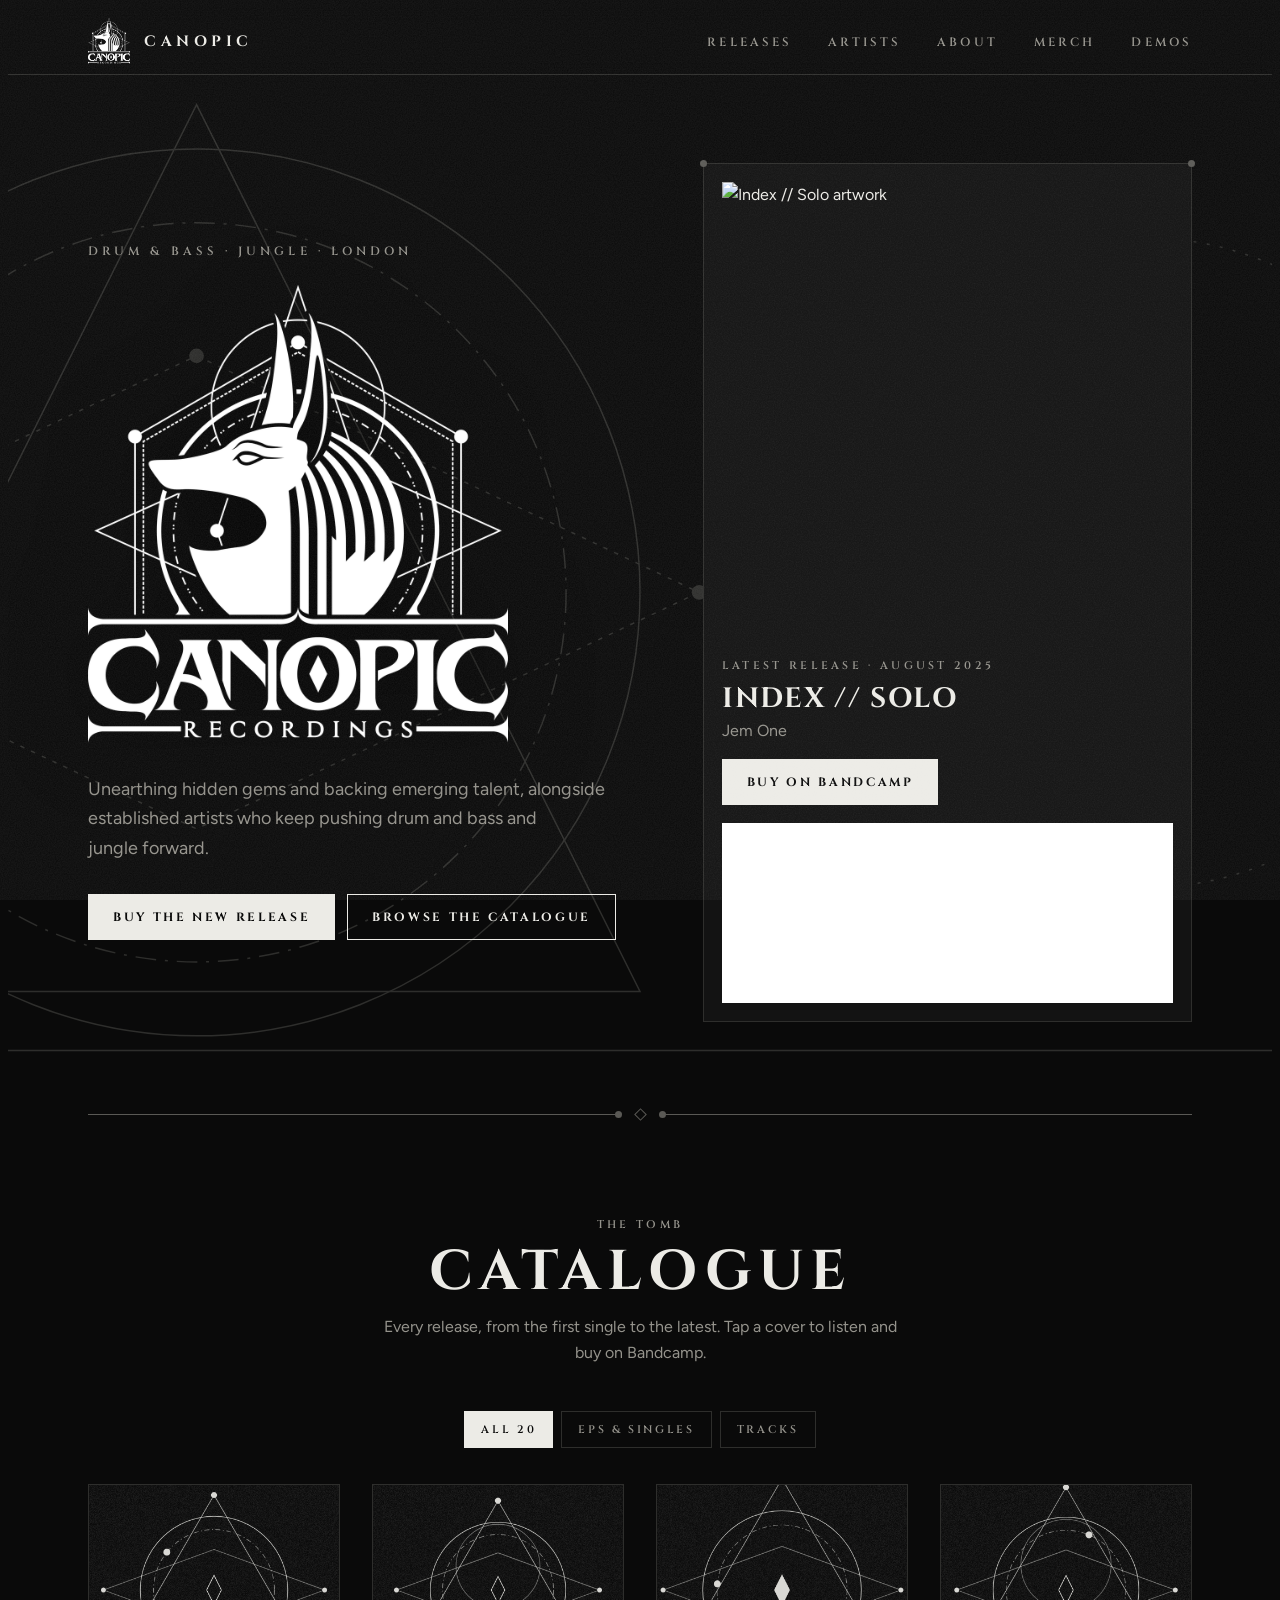
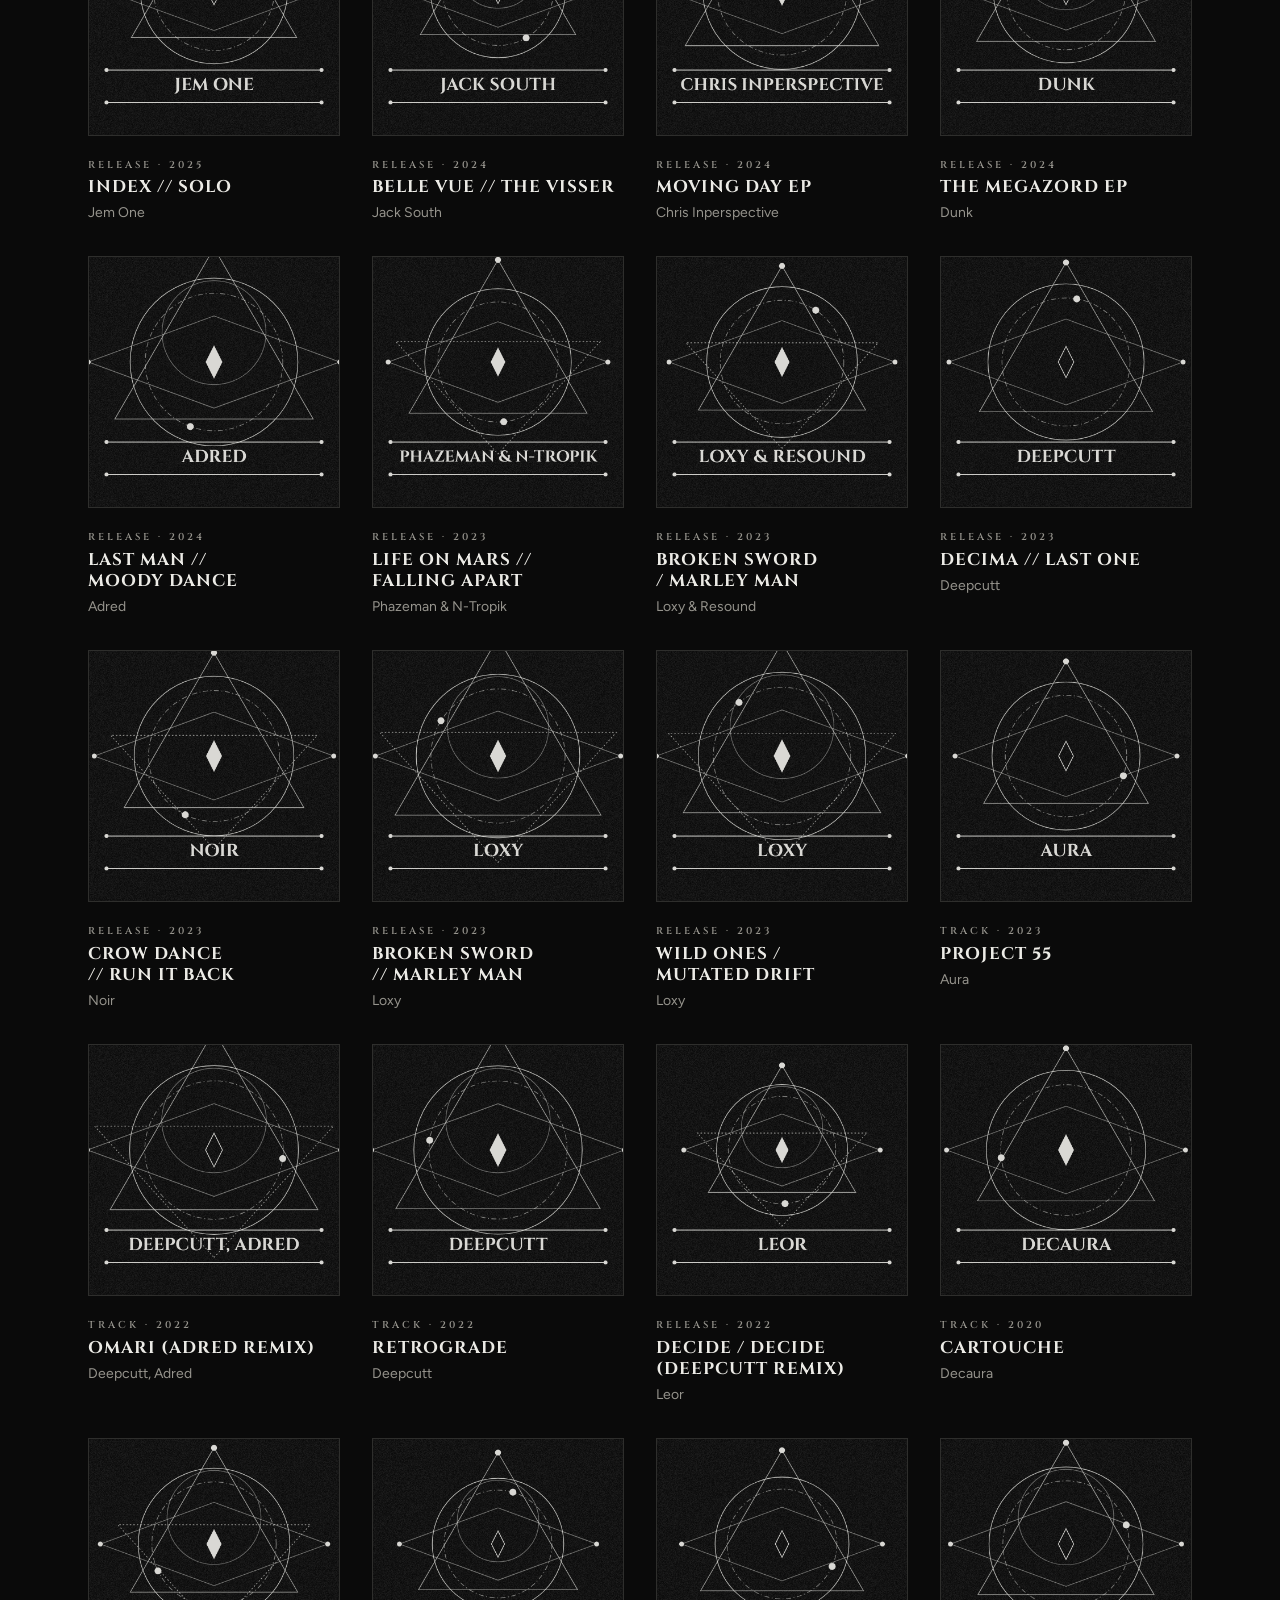
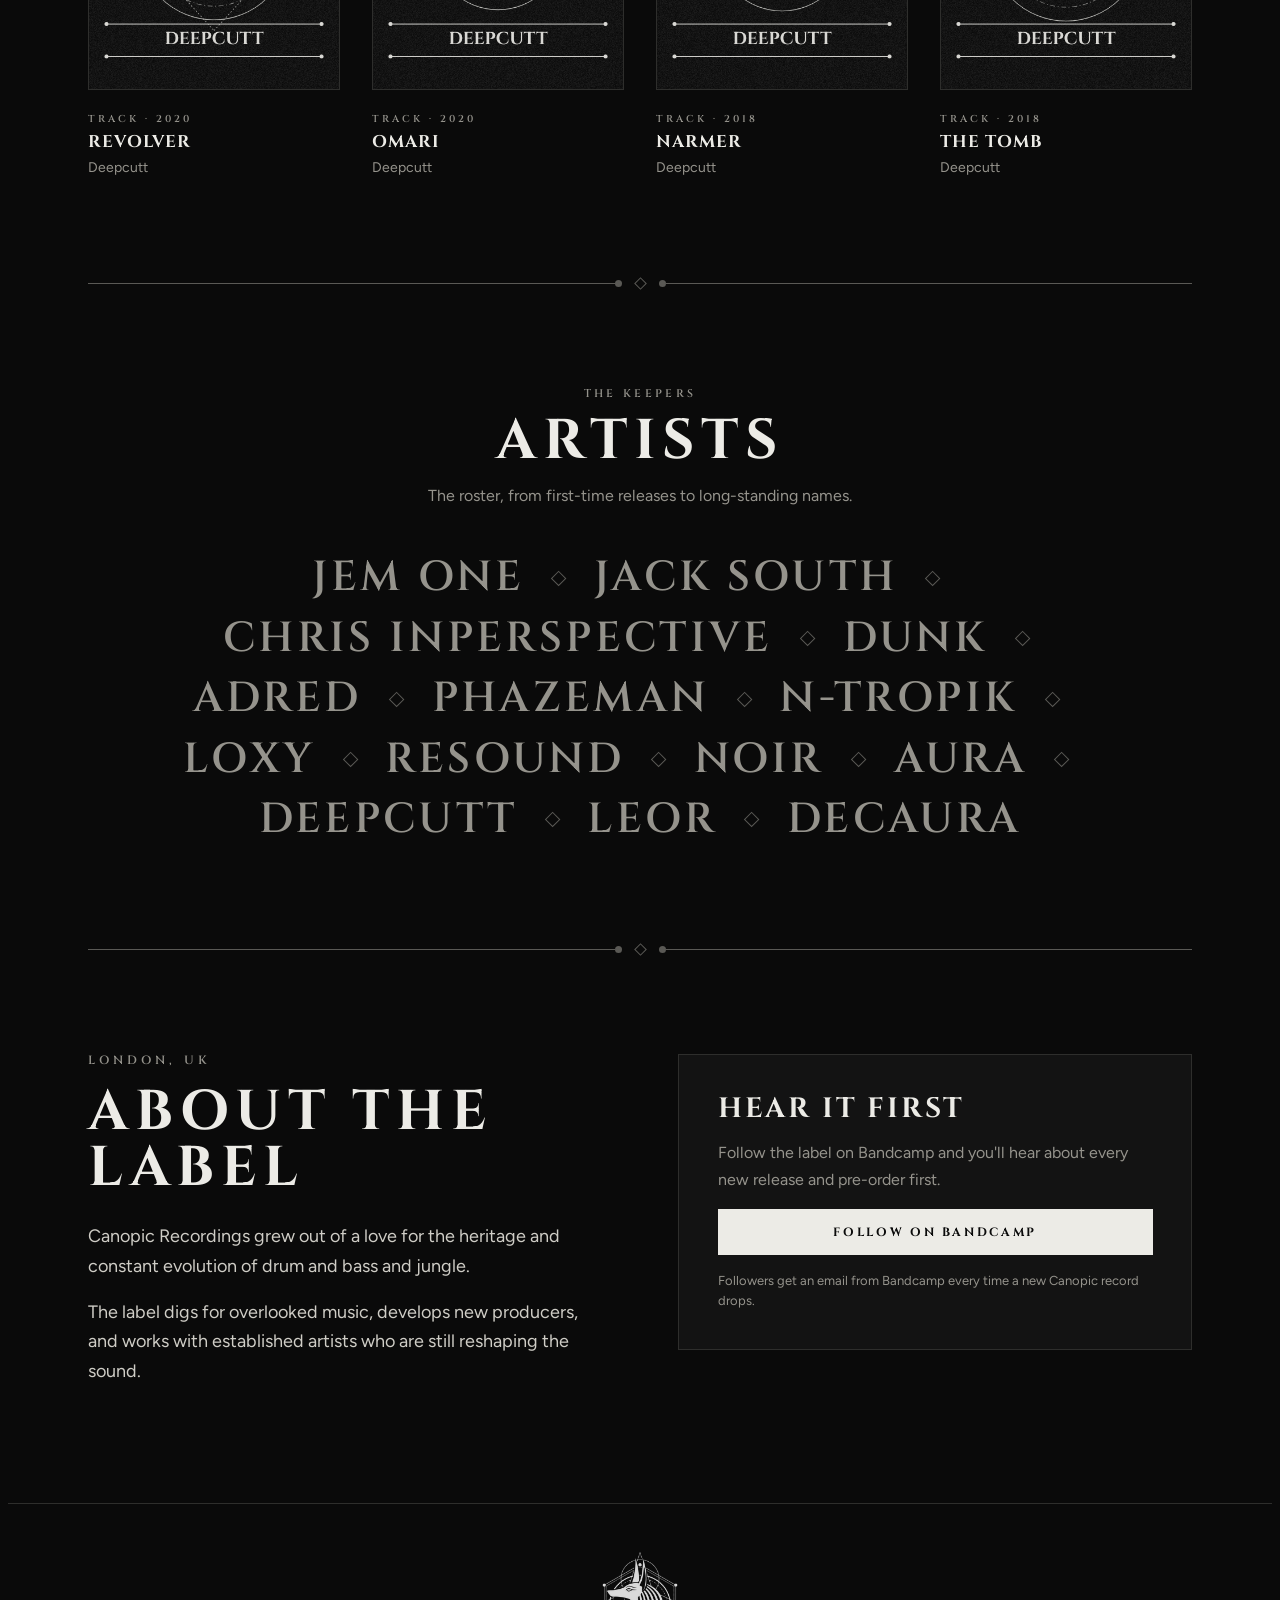
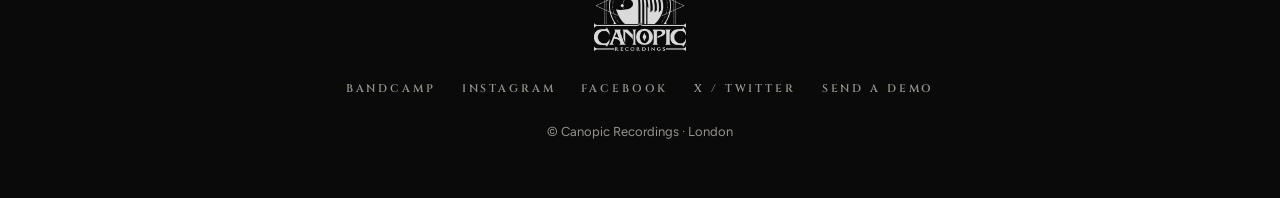
==== commit 34402b08: "Add four early Deepcutt tracks to the catalogue Revolver, Omari, Narmer and The Tomb, with artwork a" ====
--- a/index.html
+++ b/index.html
@@ -89,7 +89,7 @@
         <p>Every release, from the first single to the latest. Tap a cover to listen and buy on Bandcamp.</p>
       </div>
       <div class="filters" role="group" aria-label="Filter releases">
-        <button class="chip" type="button" data-f="all" aria-pressed="true">All 16</button>
+        <button class="chip" type="button" data-f="all" aria-pressed="true">All <span id="count">20</span></button>
         <button class="chip" type="button" data-f="album" aria-pressed="false">EPs &amp; singles</button>
         <button class="chip" type="button" data-f="track" aria-pressed="false">Tracks</button>
       </div>
@@ -162,7 +162,11 @@
   { t: "Omari (Adred Remix)", a: "Deepcutt, Adred", k: "track", y: 2022, u: "https://canopicrecordings.bandcamp.com/track/omari-adred-remix", img: "https://f4.bcbits.com/img/a1280394942_5.jpg" },
   { t: "Retrograde", a: "Deepcutt", k: "track", y: 2022, u: "https://canopicrecordings.bandcamp.com/track/retrograde", img: "https://f4.bcbits.com/img/a3214170000_5.jpg" },
   { t: "Decide / Decide (Deepcutt Remix)", a: "Leor", k: "album", y: 2022, u: "https://leordnb.bandcamp.com/album/decide-decide-deepcutt-remix"+LBL+"", img: "https://f4.bcbits.com/img/a1506473858_5.jpg" },
-  { t: "Cartouche", a: "Decaura", k: "track", y: 2020, u: "https://decaura.bandcamp.com/track/cartouche"+LBL+"", img: "https://f4.bcbits.com/img/a2274137413_5.jpg" }
+  { t: "Cartouche", a: "Decaura", k: "track", y: 2020, u: "https://decaura.bandcamp.com/track/cartouche"+LBL+"", img: "https://f4.bcbits.com/img/a2274137413_5.jpg" },
+  { t: "Revolver", a: "Deepcutt", k: "track", y: 2020, u: "https://deepcuttuk.bandcamp.com/track/revolver"+LBL, img: "https://f4.bcbits.com/img/a1952992031_5.jpg" },
+  { t: "Omari", a: "Deepcutt", k: "track", y: 2020, u: "https://deepcuttuk.bandcamp.com/track/omari"+LBL, img: "https://f4.bcbits.com/img/a1882856849_5.jpg" },
+  { t: "Narmer", a: "Deepcutt", k: "track", y: 2018, u: "https://deepcuttuk.bandcamp.com/track/narmer"+LBL, img: "https://f4.bcbits.com/img/a4063594572_5.jpg" },
+  { t: "The Tomb", a: "Deepcutt", k: "track", y: 2018, u: "https://deepcuttuk.bandcamp.com/track/the-tomb"+LBL, img: "https://f4.bcbits.com/img/a3195863972_5.jpg" }
 ];
 const artists = [
   ["Jem One","https://canopicrecordings.bandcamp.com/album/index-solo"],
@@ -252,7 +256,7 @@
 
 
 
-function boot() { render("all"); }
+function boot() { document.getElementById("count").textContent = releases.length; render("all"); }
 (document.fonts && document.fonts.load ? document.fonts.load("700 20px Cinzel").catch(() => {}) : Promise.resolve()).then(boot);
 </script>
 </body>
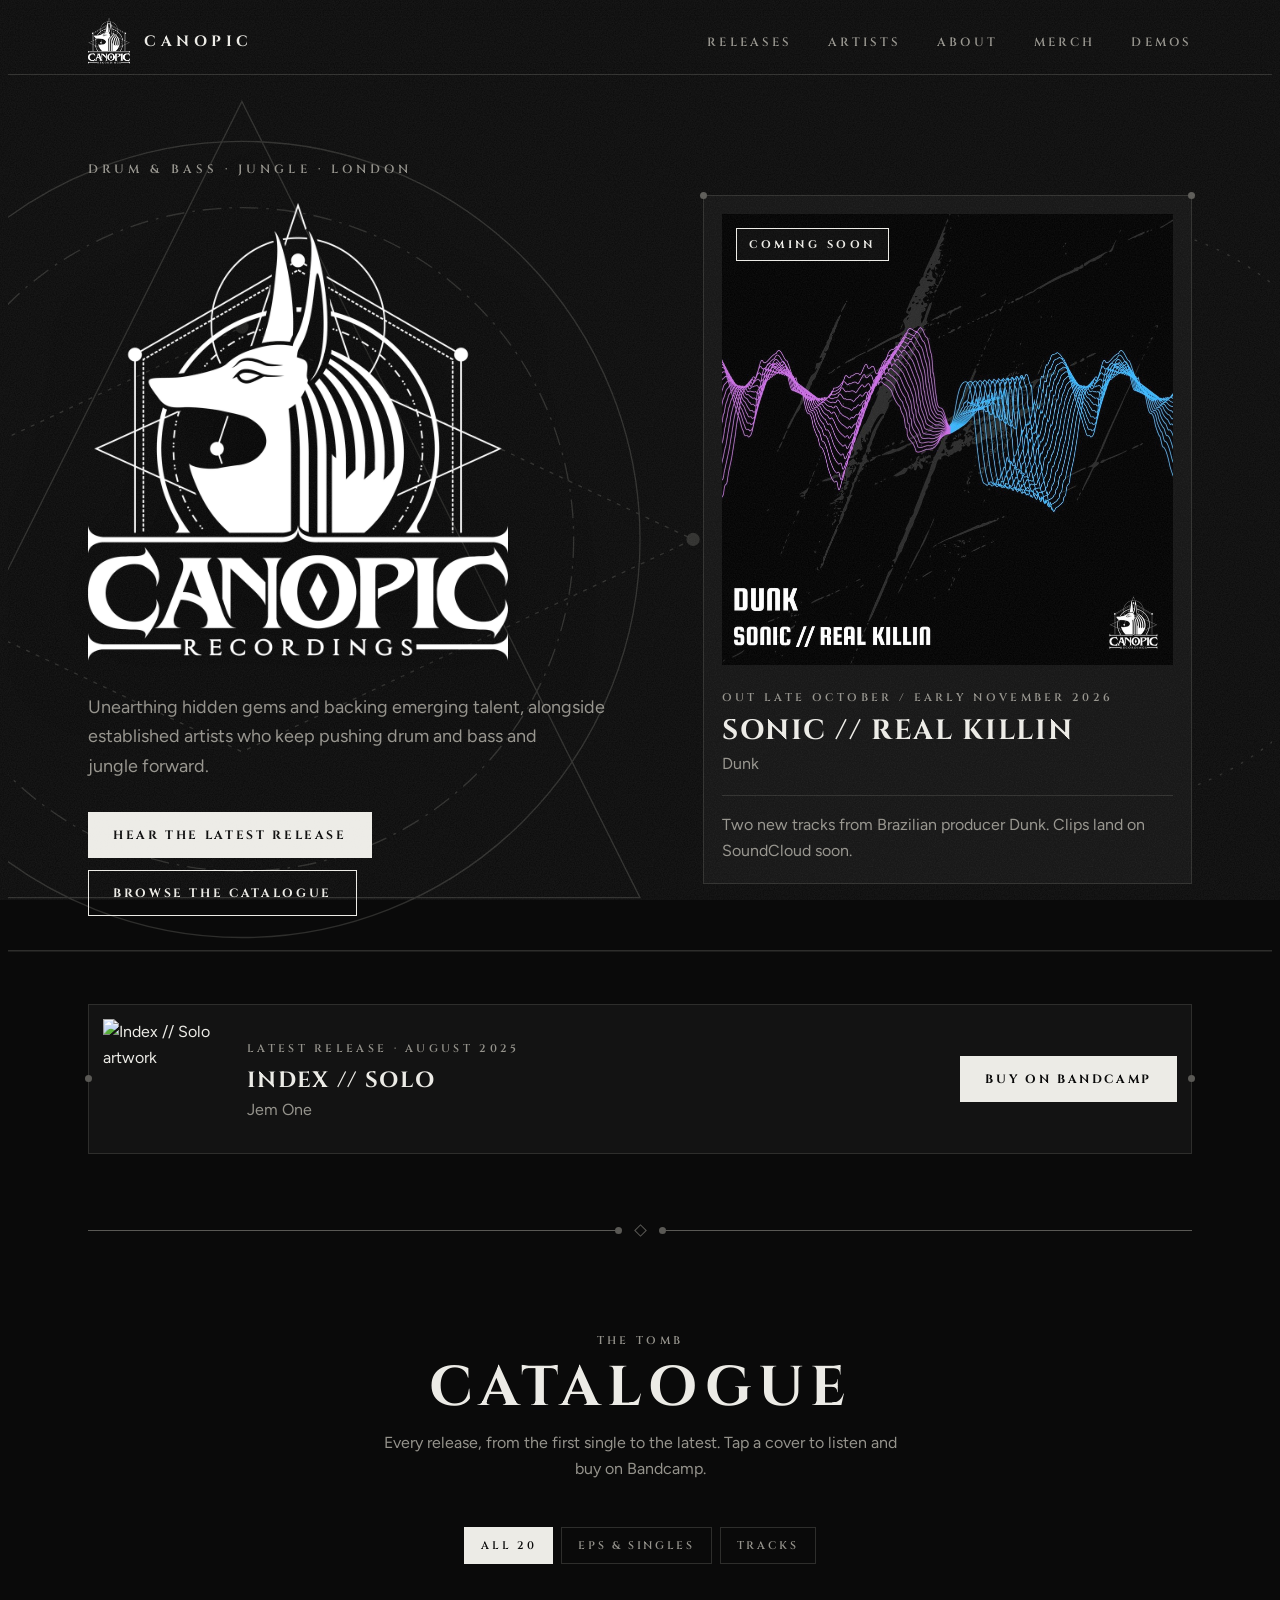
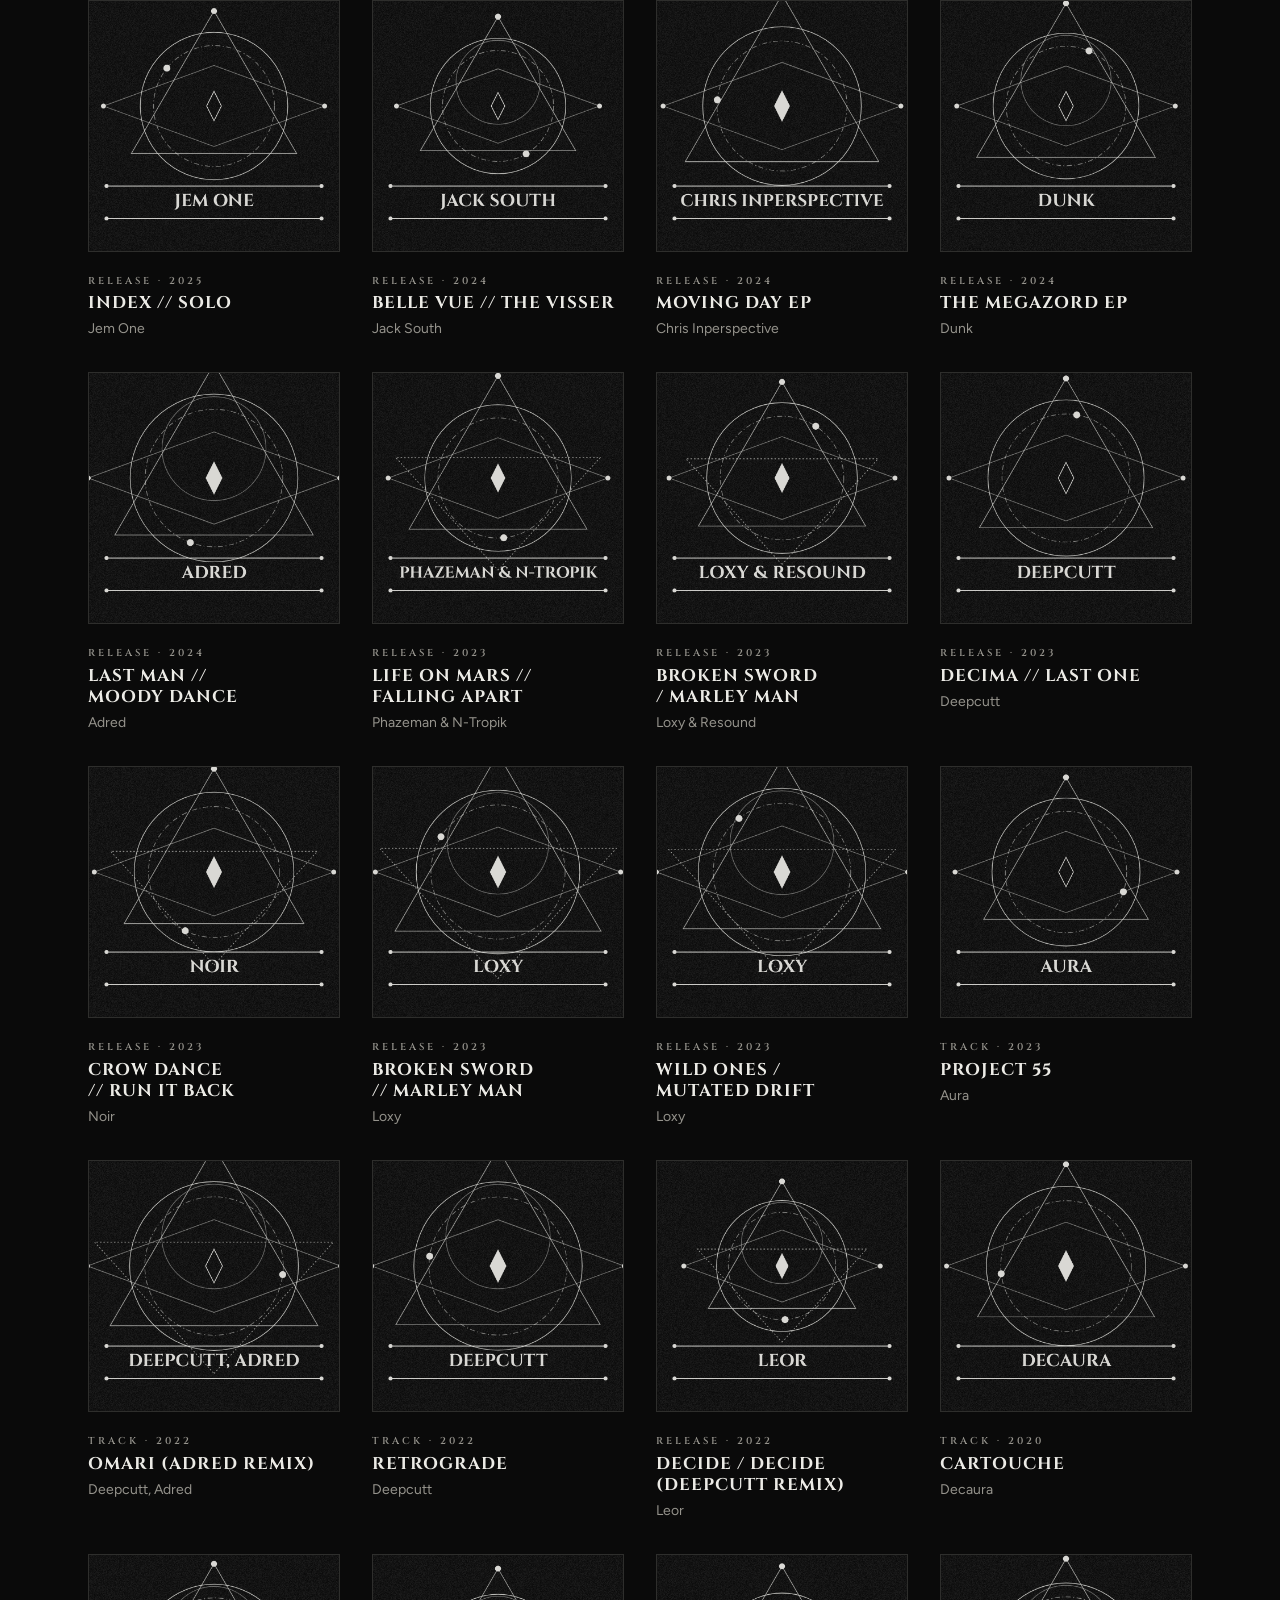
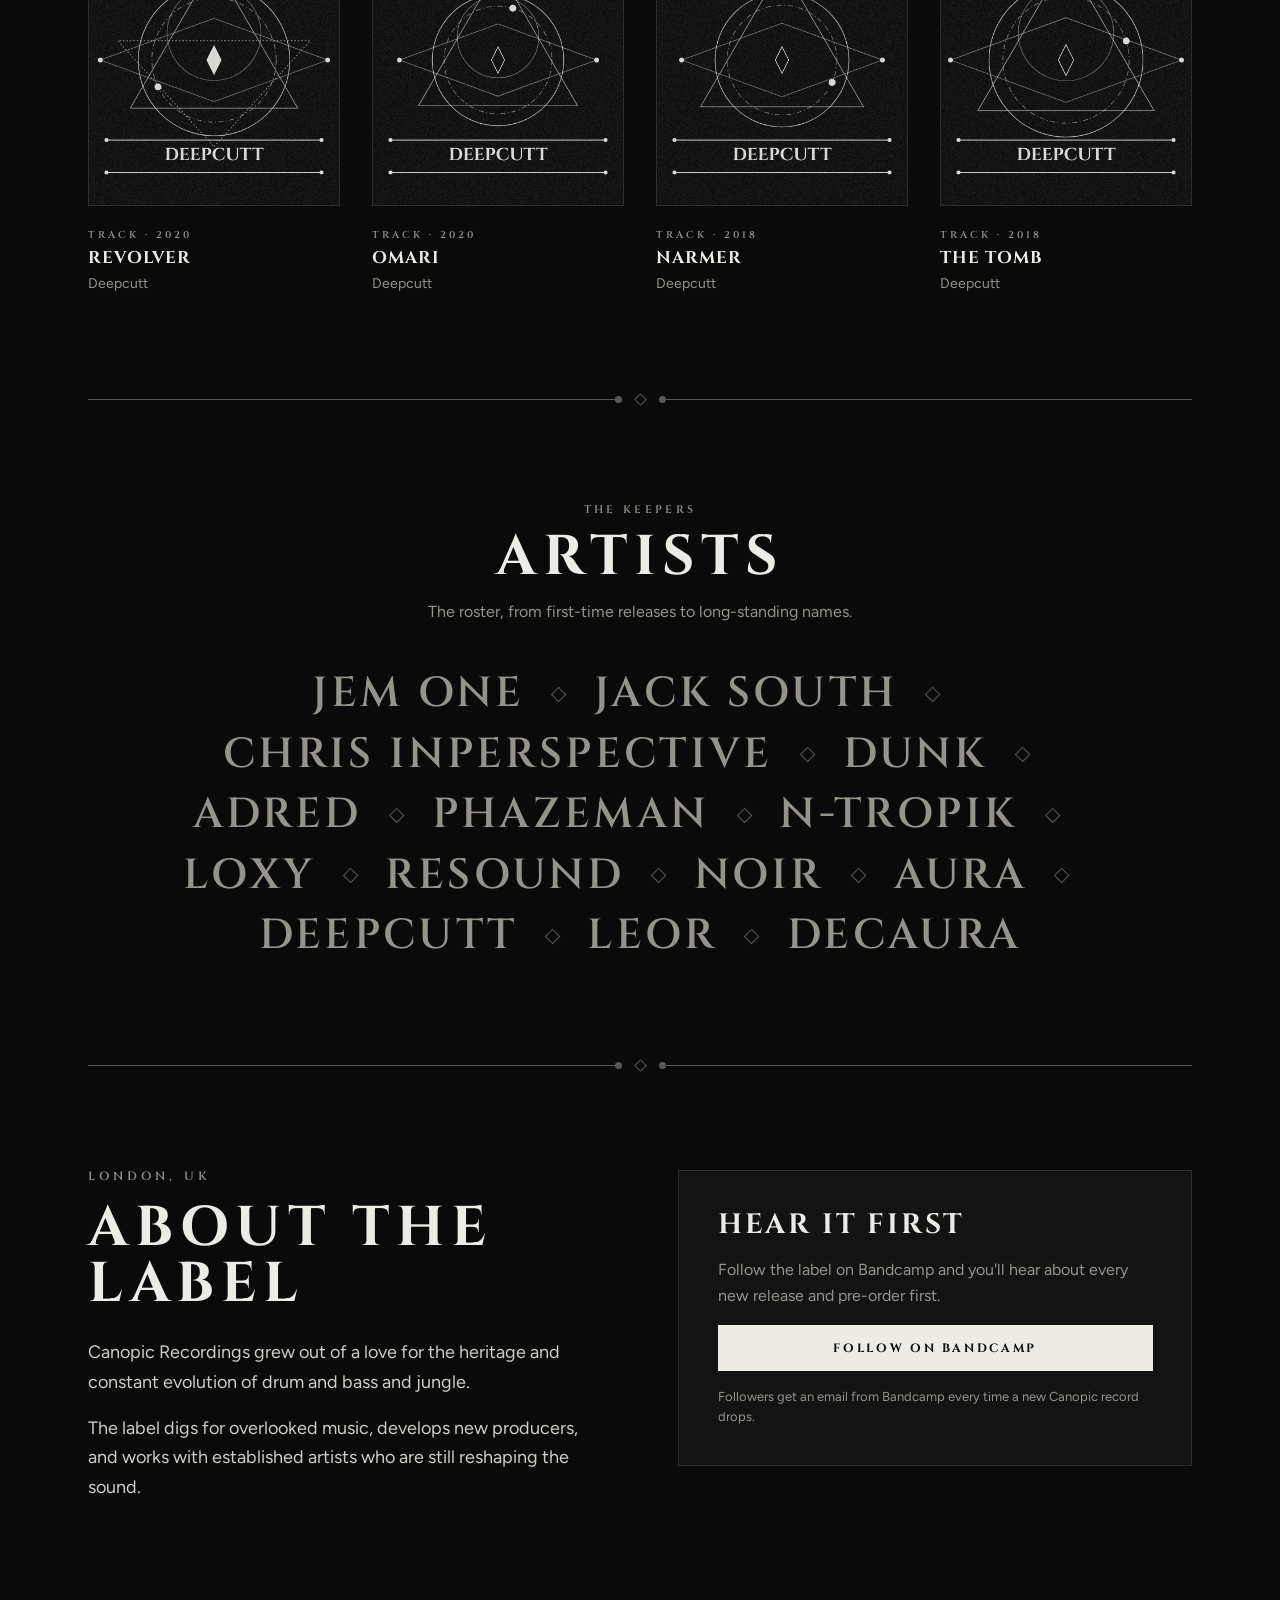
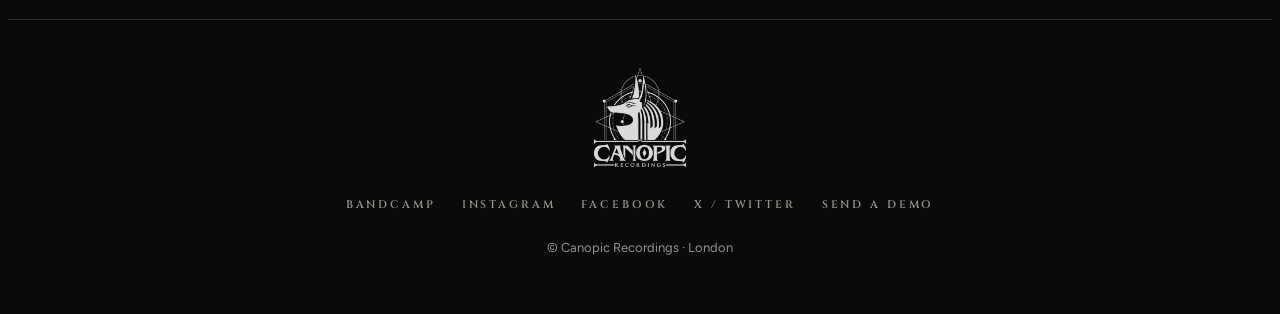
==== commit 5e6ffe89: "Feature upcoming Dunk release; move latest release to a strip Hero box now shows Sonic // Real Killi" ====
--- a/index.html
+++ b/index.html
@@ -59,23 +59,40 @@
         <h1 style="margin:0"><img class="hero-logo" src="/assets/logo-white.webp" alt="Canopic Recordings" width="1000" height="1090"></h1>
         <p class="lede">Unearthing hidden gems and backing emerging talent, alongside established artists who keep pushing drum and bass and jungle forward.</p>
         <div class="cta-row">
-          <a class="btn solid" href="https://canopicrecordings.bandcamp.com/album/index-solo">Buy the new release</a>
-          <a class="btn ghost" href="#releases">Browse the catalogue</a>
-        </div>
-      </div>
-
-      <article class="feature" aria-label="Latest release">
-        <img class="feature-art" src="https://f4.bcbits.com/img/a2515256519_10.jpg" alt="Index // Solo artwork" width="640" height="640">
+          <a class="btn solid" href="#latest">Hear the latest release</a>
+          <a class="btn ghost" href="/#releases">Browse the catalogue</a>
+        </div>
+      </div>
+
+      <article class="feature soon" aria-label="Coming soon">
+        <div class="soon-art">
+          <img class="feature-art" src="/assets/dunk-sonic-real-killin.jpg" alt="Dunk, Sonic // Real Killin artwork" width="900" height="900">
+          <span class="soon-stamp">Coming soon</span>
+        </div>
         <div class="feature-meta">
           <div>
-            <span class="tag">Latest release · August 2025</span>
-            <h2>Index // Solo</h2>
-            <p>Jem One</p>
+            <span class="tag">Out late October / early November 2026</span>
+            <h2>Sonic // Real Killin</h2>
+            <p>Dunk</p>
           </div>
-          <a class="btn solid" href="https://canopicrecordings.bandcamp.com/album/index-solo">Buy on Bandcamp</a>
-        </div>
-        <iframe class="bc-player" title="Listen to Index // Solo on Bandcamp" src="https://bandcamp.com/EmbeddedPlayer/album=3416940653/size=large/bgcol=131313/linkcol=ecebe6/tracklist=true/artwork=none/transparent=true/" seamless loading="lazy"></iframe>
+        </div>
+        <p class="soon-copy">Two new tracks from Brazilian producer Dunk. Clips land on SoundCloud soon.</p>
       </article>
+    </div>
+  </section>
+
+  <section class="latest-wrap" id="latest" aria-label="Latest release">
+    <div class="wrap">
+      <div class="latest">
+        <img class="latest-art" src="https://f4.bcbits.com/img/a2515256519_5.jpg" alt="Index // Solo artwork" width="700" height="700">
+        <div class="latest-meta">
+          <span class="tag">Latest release · August 2025</span>
+          <h2>Index // Solo</h2>
+          <p>Jem One</p>
+        </div>
+        <iframe class="latest-player" title="Listen to Index // Solo on Bandcamp" src="https://bandcamp.com/EmbeddedPlayer/album=3416940653/size=large/bgcol=131313/linkcol=ecebe6/tracklist=false/artwork=none/transparent=true/" seamless loading="lazy"></iframe>
+        <a class="btn solid latest-buy" href="https://canopicrecordings.bandcamp.com/album/index-solo">Buy on Bandcamp</a>
+      </div>
     </div>
   </section>
 
--- a/assets/site.css
+++ b/assets/site.css
@@ -57,7 +57,25 @@
 .feature::before, .feature::after { content: ""; position: absolute; width: 7px; height: 7px; border-radius: 50%; background: var(--line-hi); top: -4px; }
 .feature::before { left: -4px; } .feature::after { right: -4px; }
 .feature-art { width: 100%; height: auto; aspect-ratio: 1; object-fit: cover; display: block; max-width: 100%; }
-.bc-player { border: 0; width: 100%; height: 180px; display: block; }
+.soon-art { position: relative; }
+.soon-stamp { position: absolute; top: 14px; left: 14px; background: var(--ink); color: var(--bone); border: 1px solid var(--bone); font: 700 11px/1 var(--display); letter-spacing: .3em; text-transform: uppercase; padding: 10px 12px; }
+.soon-copy { margin: 0; color: var(--ash); border-top: 1px solid var(--line); padding-top: 16px; }
+
+/* latest release strip */
+.latest-wrap { padding-block: 0 clamp(40px, 6vw, 72px); }
+.latest { position: relative; display: grid; grid-template-columns: 120px minmax(0, 290px) minmax(0, 1fr) auto; gap: 24px; align-items: center; background: var(--stone); border: 1px solid var(--line); padding: 14px; }
+.latest::before, .latest::after { content: ""; position: absolute; width: 7px; height: 7px; border-radius: 50%; background: var(--line-hi); top: 50%; margin-top: -4px; }
+.latest::before { left: -4px; } .latest::after { right: -4px; }
+.latest-art { width: 120px; height: 120px; object-fit: cover; display: block; }
+.latest-meta h2 { margin: 8px 0 0; font: 700 22px/1.1 var(--display); letter-spacing: .06em; text-transform: uppercase; }
+.latest-meta p { margin: 4px 0 0; color: var(--ash); }
+.latest-player { border: 0; width: 100%; height: 120px; display: block; min-width: 0; }
+@media (max-width: 1000px) {
+  .latest { grid-template-columns: 96px minmax(0, 1fr); }
+  .latest-art { width: 96px; height: 96px; }
+  .latest-player { grid-column: 1 / -1; }
+  .latest-buy { grid-column: 1 / -1; }
+}
 .feature-meta { display: flex; justify-content: space-between; align-items: end; gap: 14px; flex-wrap: wrap; }
 .feature-meta h2 { margin: 6px 0 0; font: 700 28px/1.1 var(--display); letter-spacing: .06em; text-transform: uppercase; }
 .feature-meta p { margin: 4px 0 0; color: var(--ash); }
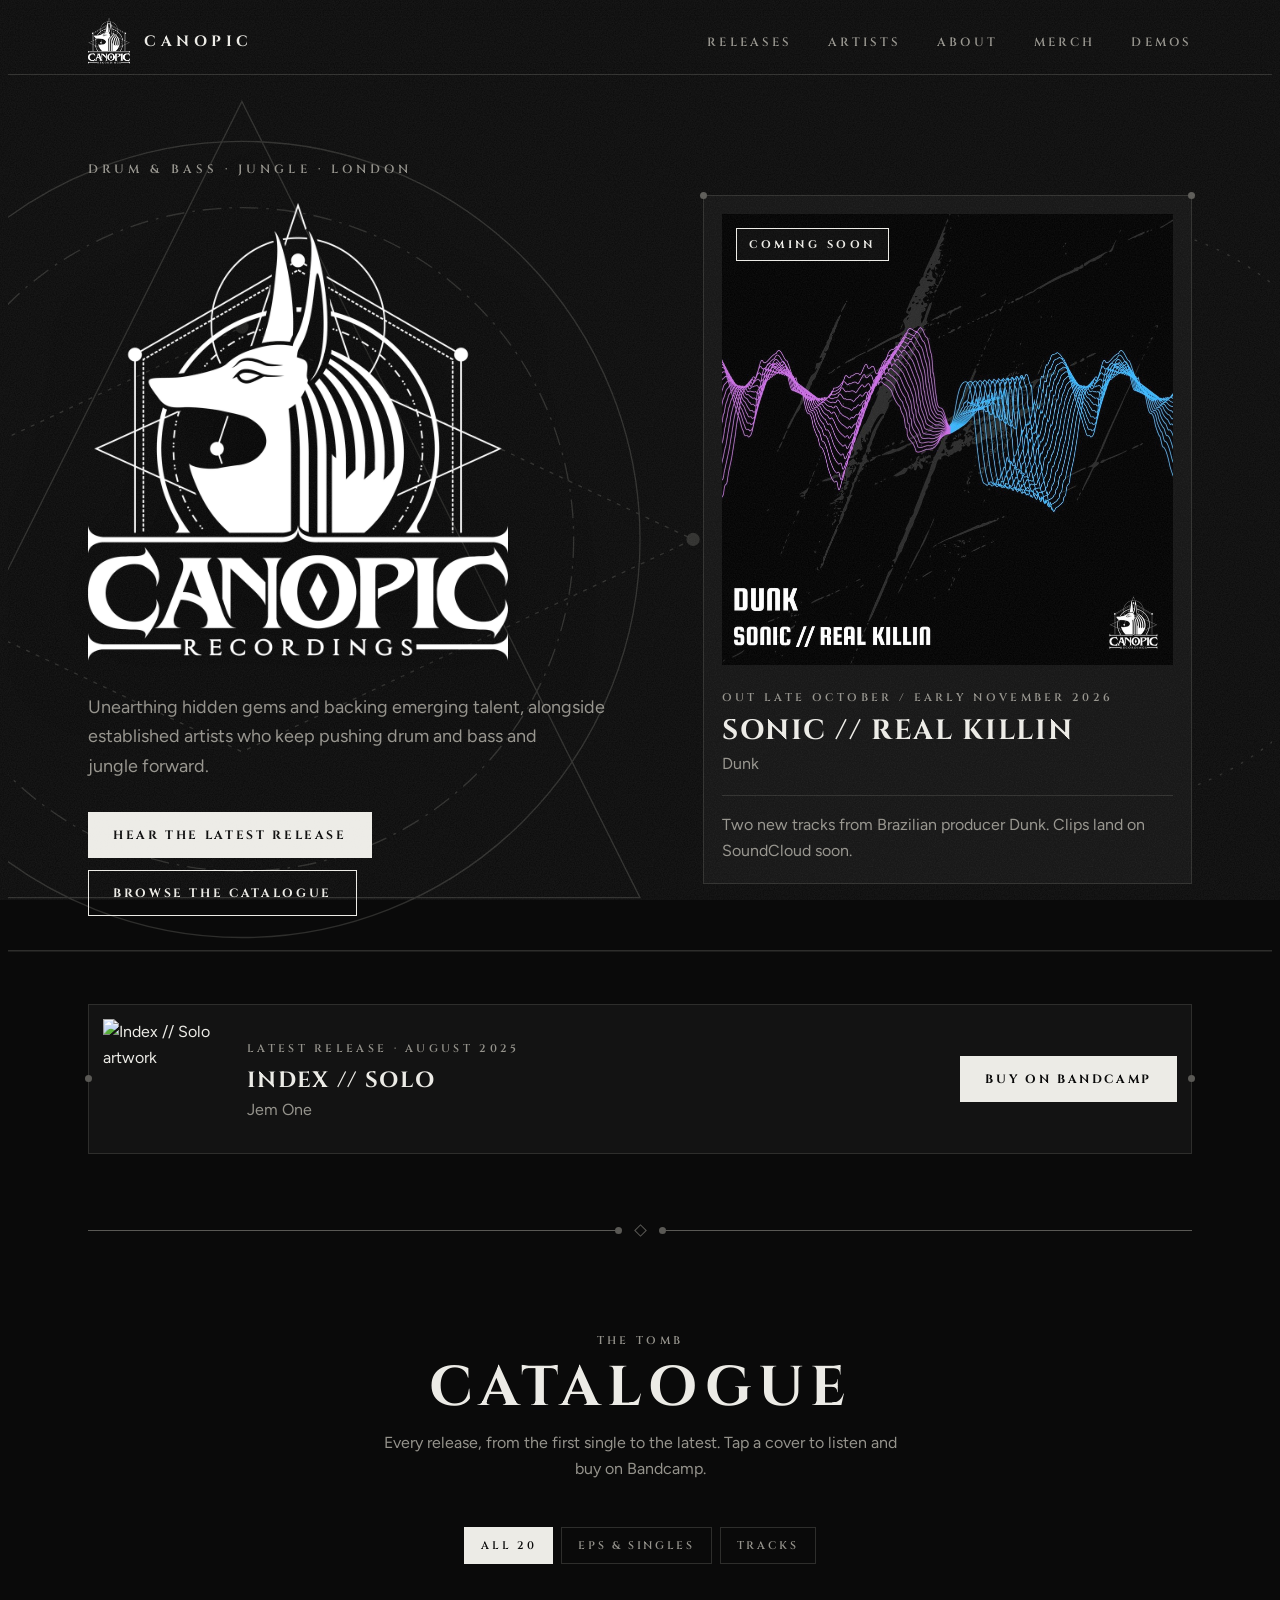
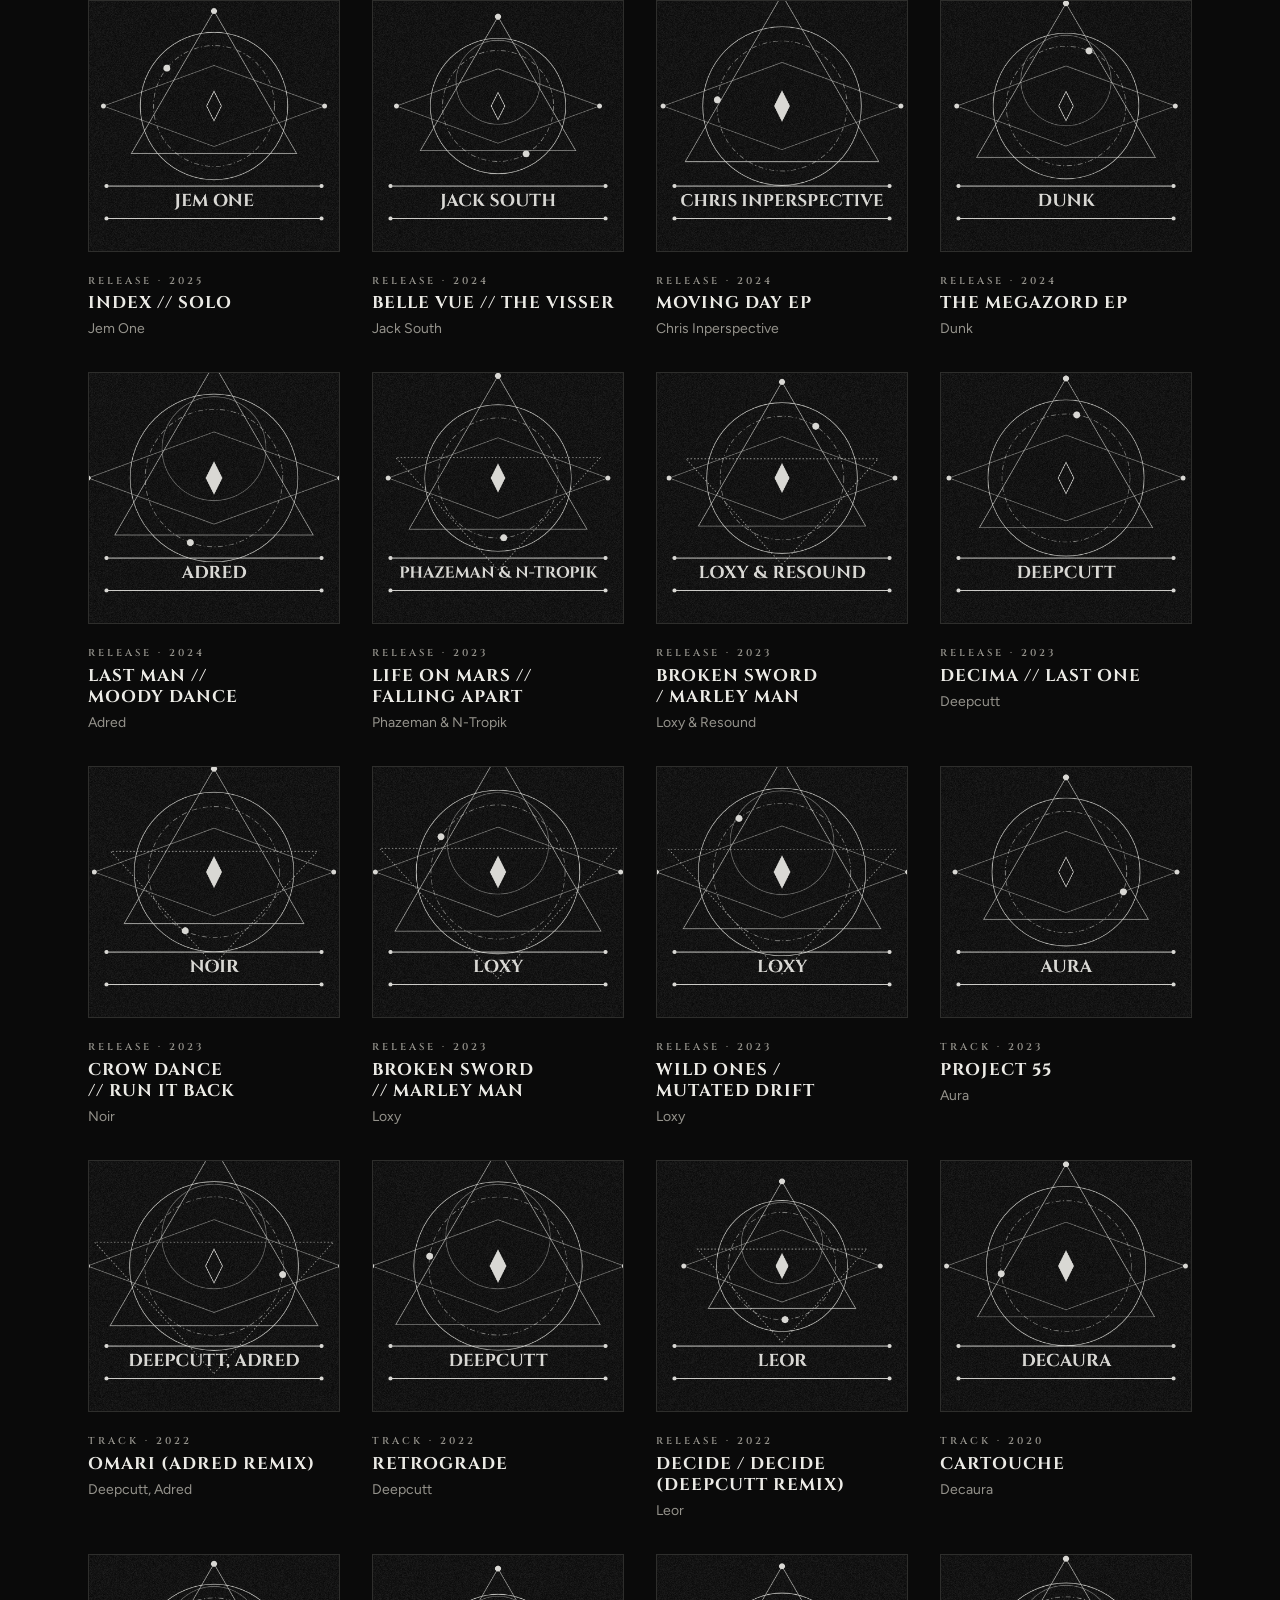
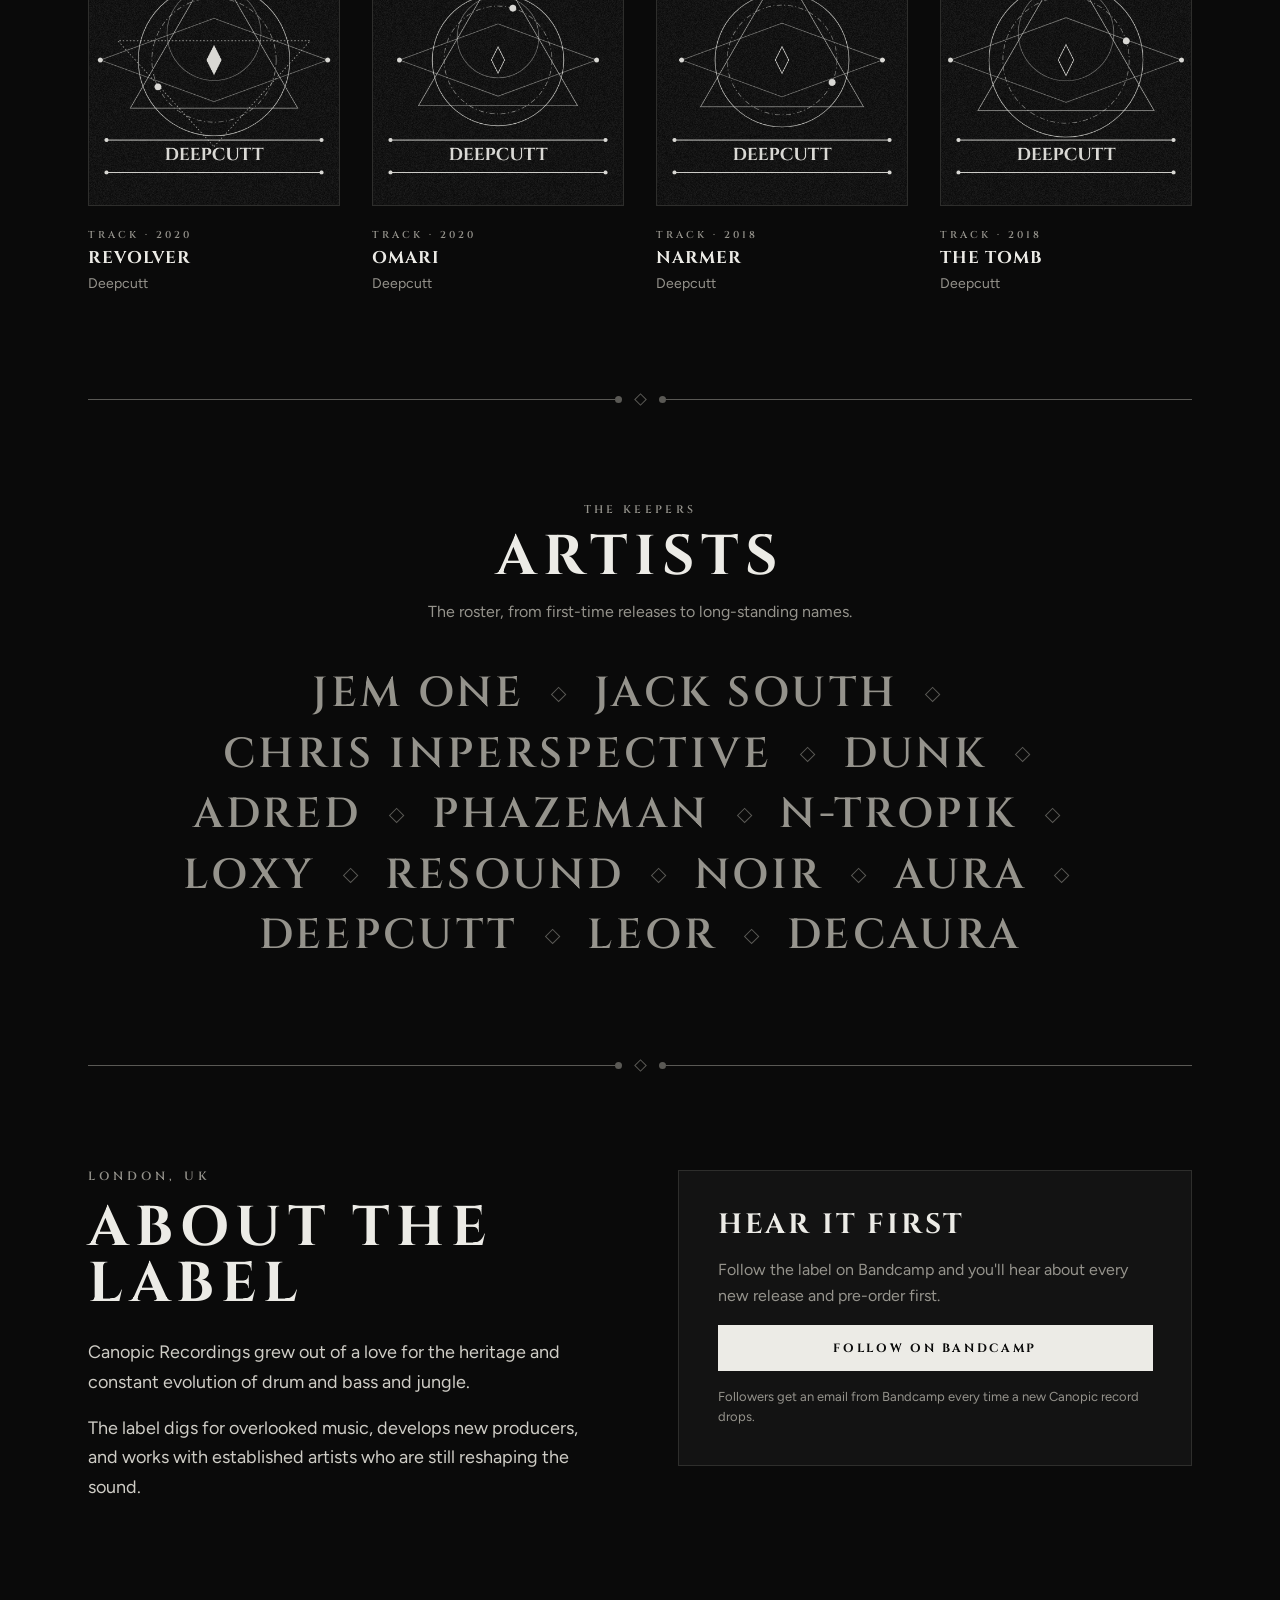
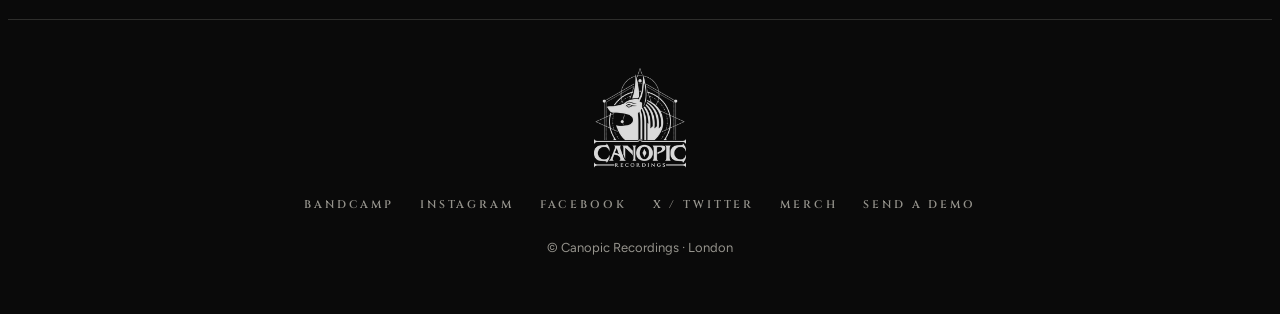
==== commit 59254f0f: "Add merch page New /merch/ page listing Bandcamp merch in the site's style: a single product shows a" ====
--- a/index.html
+++ b/index.html
@@ -33,7 +33,7 @@
         <li><a href="/#releases">Releases</a></li>
         <li><a href="/#artists">Artists</a></li>
         <li><a href="/#about">About</a></li>
-        <li><a href="https://canopicrecordings.bandcamp.com/merch">Merch</a></li>
+        <li><a href="/merch/">Merch</a></li>
         <li><a href="/demos/">Demos</a></li>
       </ul>
     </nav>
@@ -155,6 +155,7 @@
       <li><a href="https://www.instagram.com/canopicrecordings/">Instagram</a></li>
       <li><a href="https://www.facebook.com/canopicrecs">Facebook</a></li>
       <li><a href="https://twitter.com/canopicrecs">X / Twitter</a></li>
+      <li><a href="/merch/">Merch</a></li>
       <li><a href="/demos/">Send a demo</a></li>
     </ul>
     <span class="note">© Canopic Recordings · London</span>
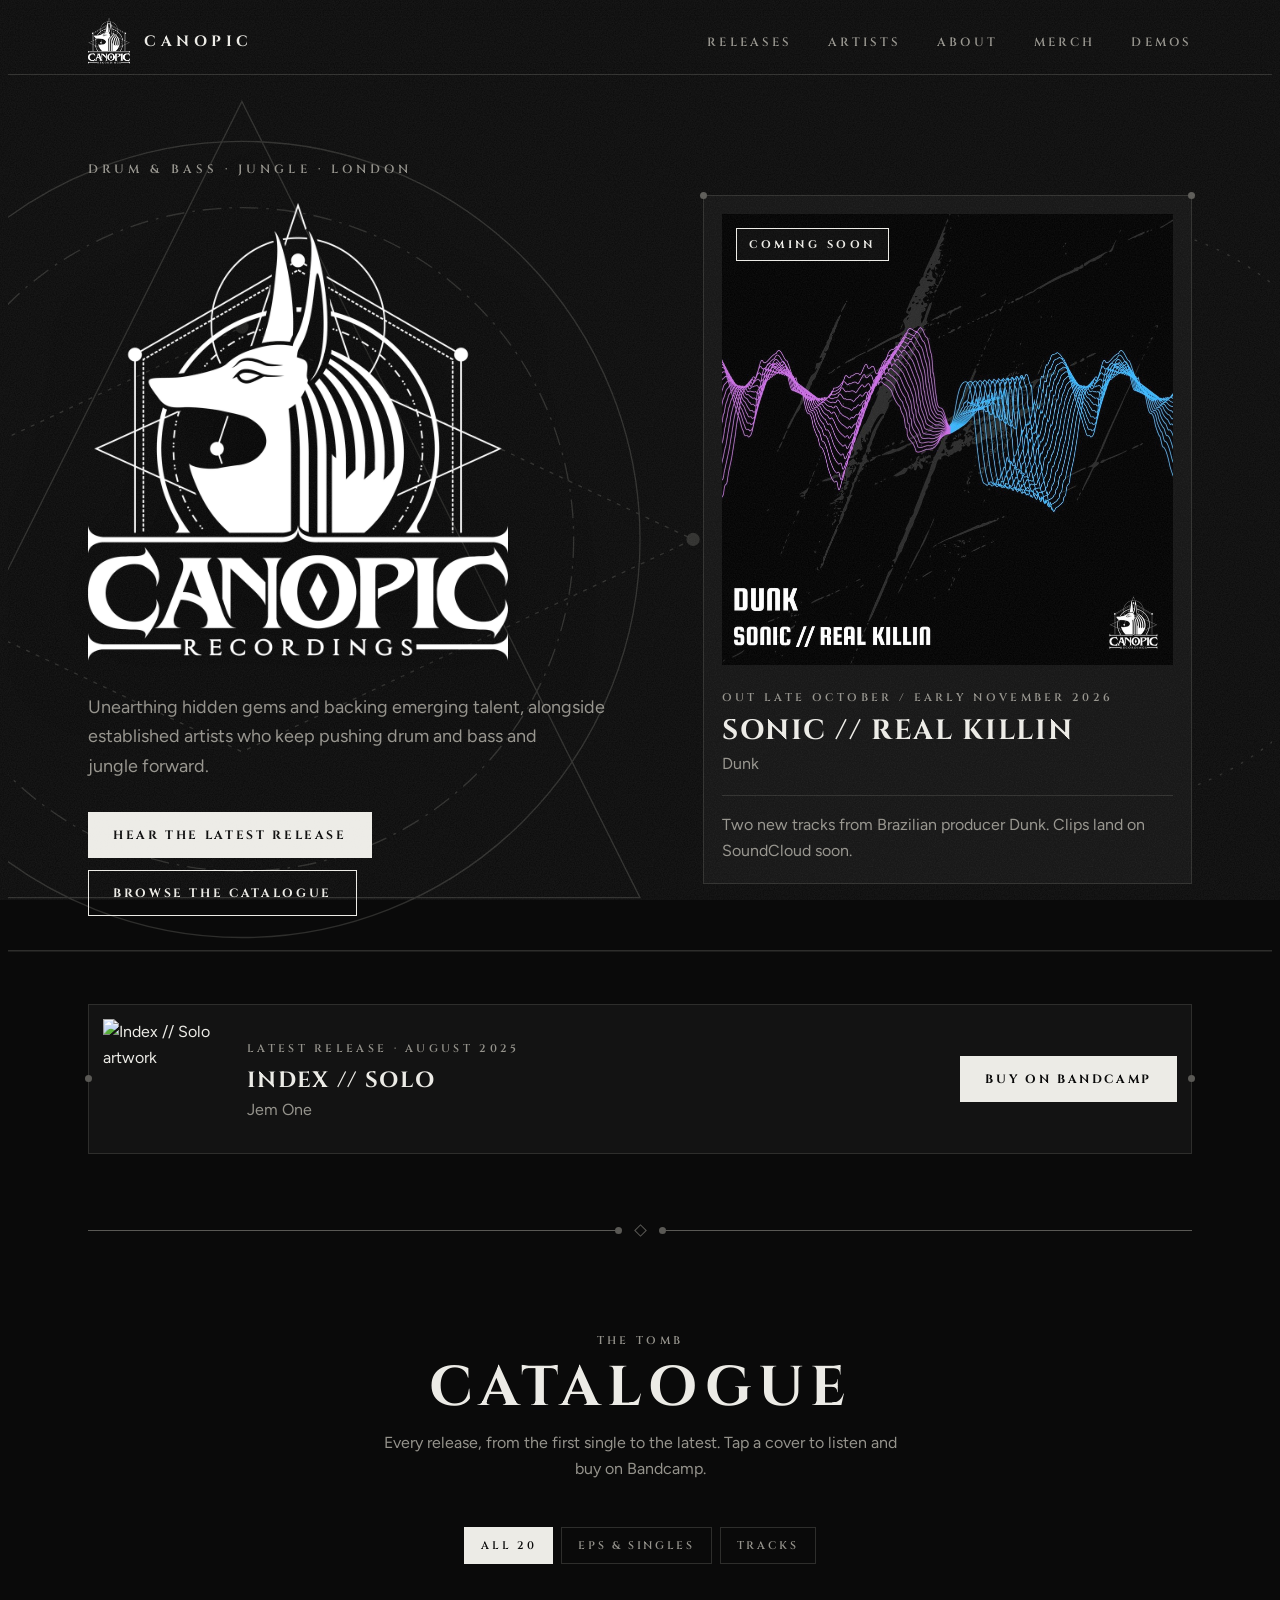
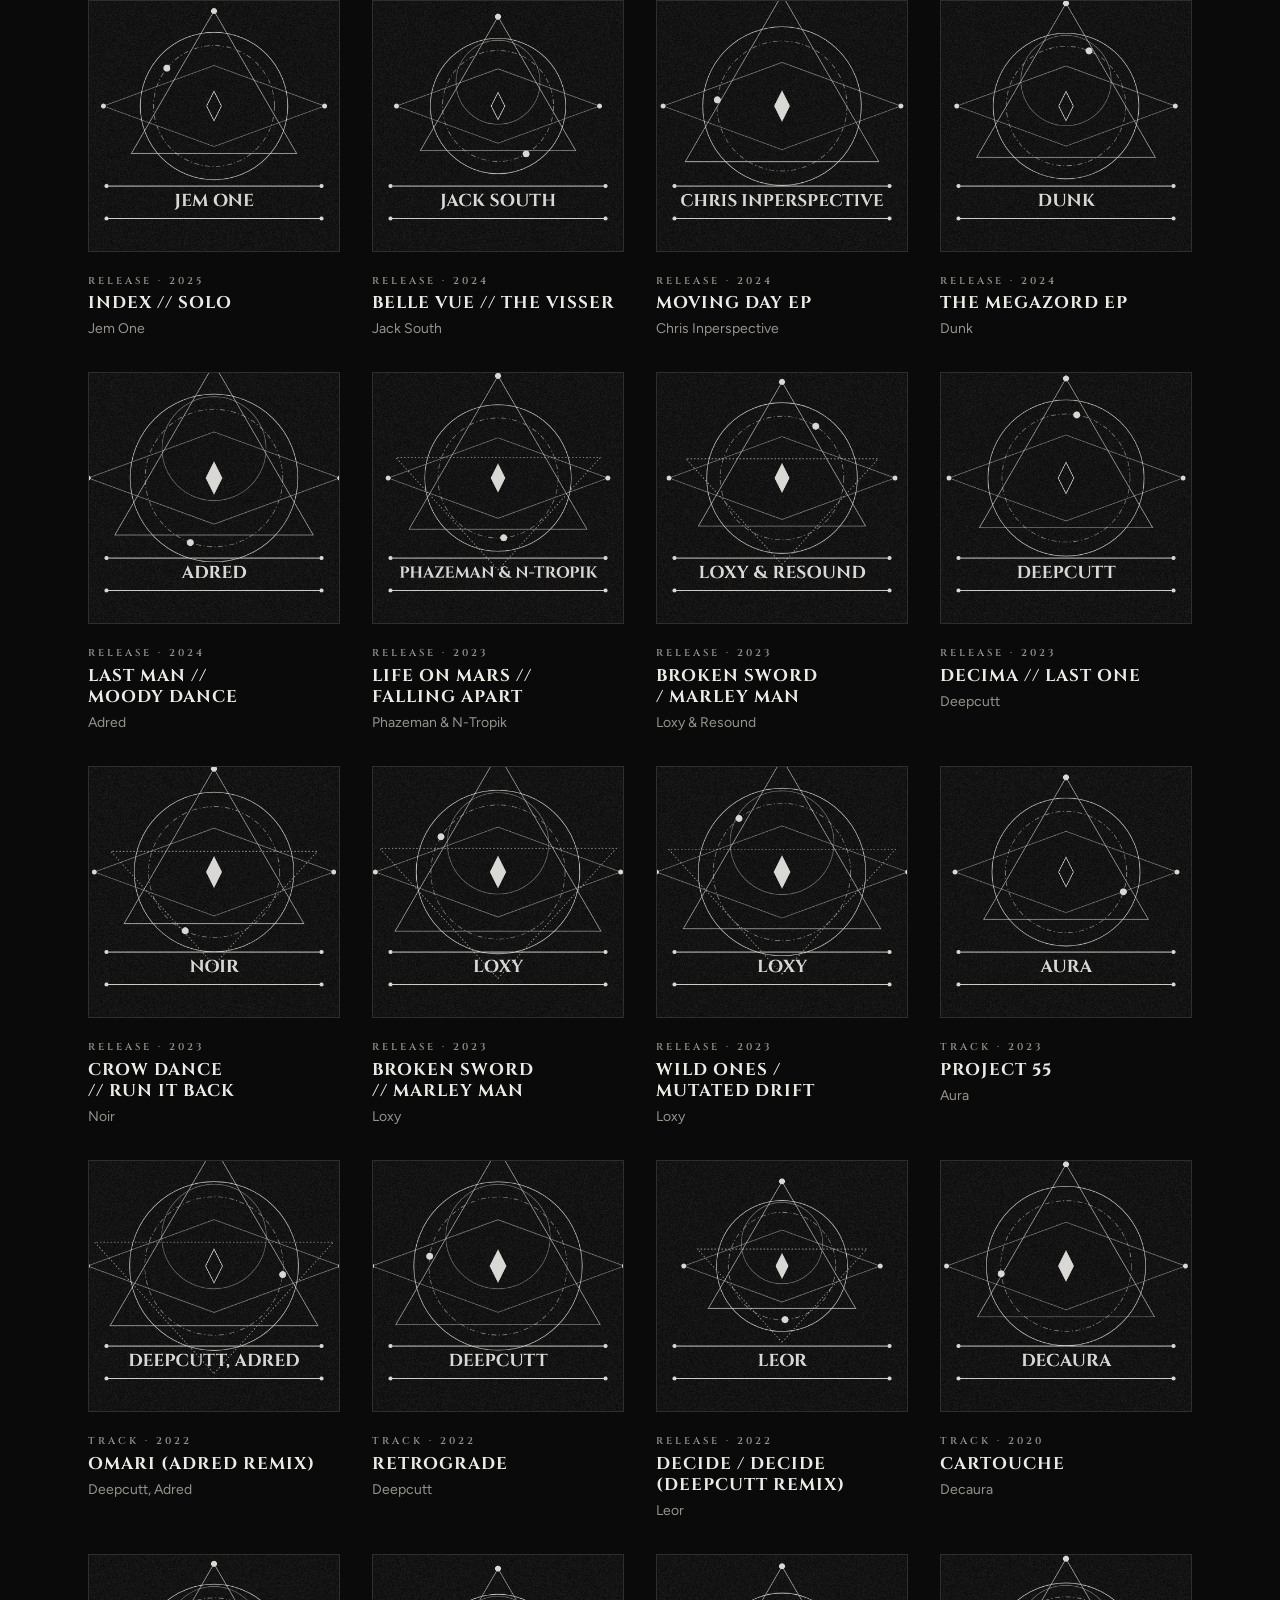
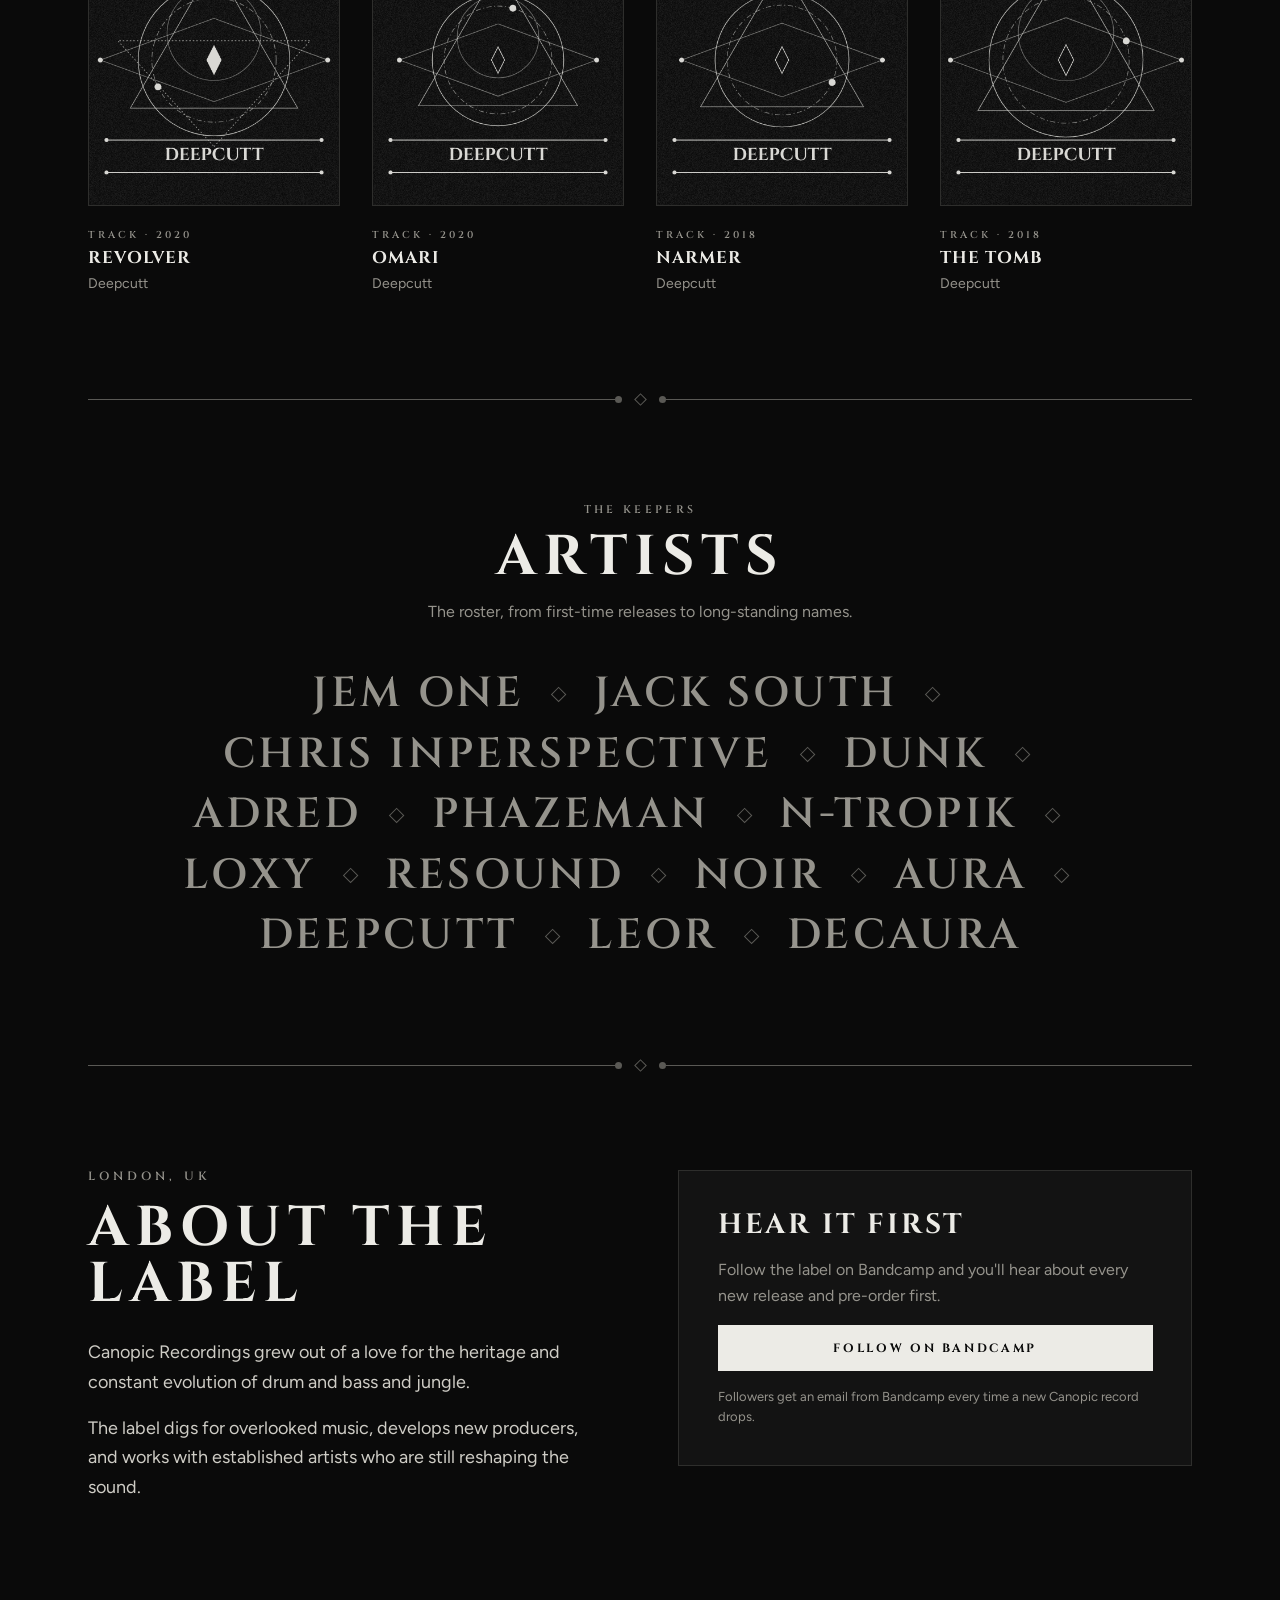
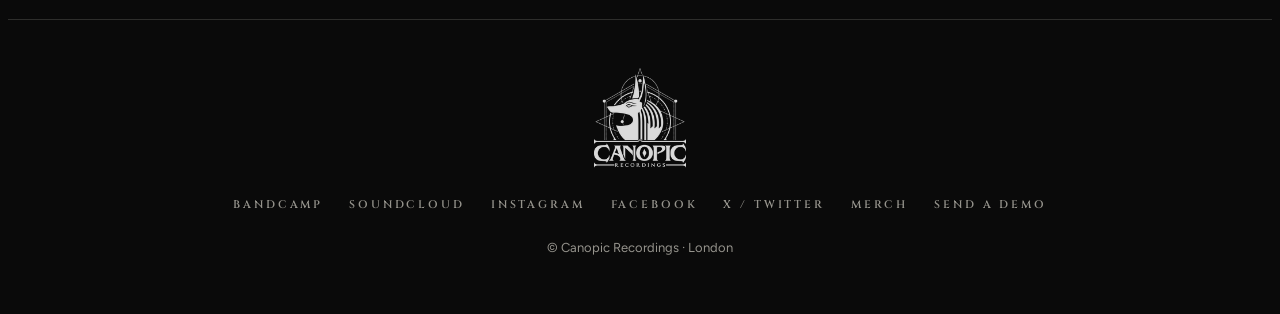
==== commit 111ef869: "Add SoundCloud link to the footer Links to the Aura - Canopic profile on every page.  Co-Authored-By" ====
--- a/index.html
+++ b/index.html
@@ -152,6 +152,7 @@
     <img src="/assets/logo-white-sm.webp" alt="Canopic Recordings" width="160" height="174">
     <ul>
       <li><a href="https://canopicrecordings.bandcamp.com">Bandcamp</a></li>
+      <li><a href="https://soundcloud.com/canopicrecs">SoundCloud</a></li>
       <li><a href="https://www.instagram.com/canopicrecordings/">Instagram</a></li>
       <li><a href="https://www.facebook.com/canopicrecs">Facebook</a></li>
       <li><a href="https://twitter.com/canopicrecs">X / Twitter</a></li>
